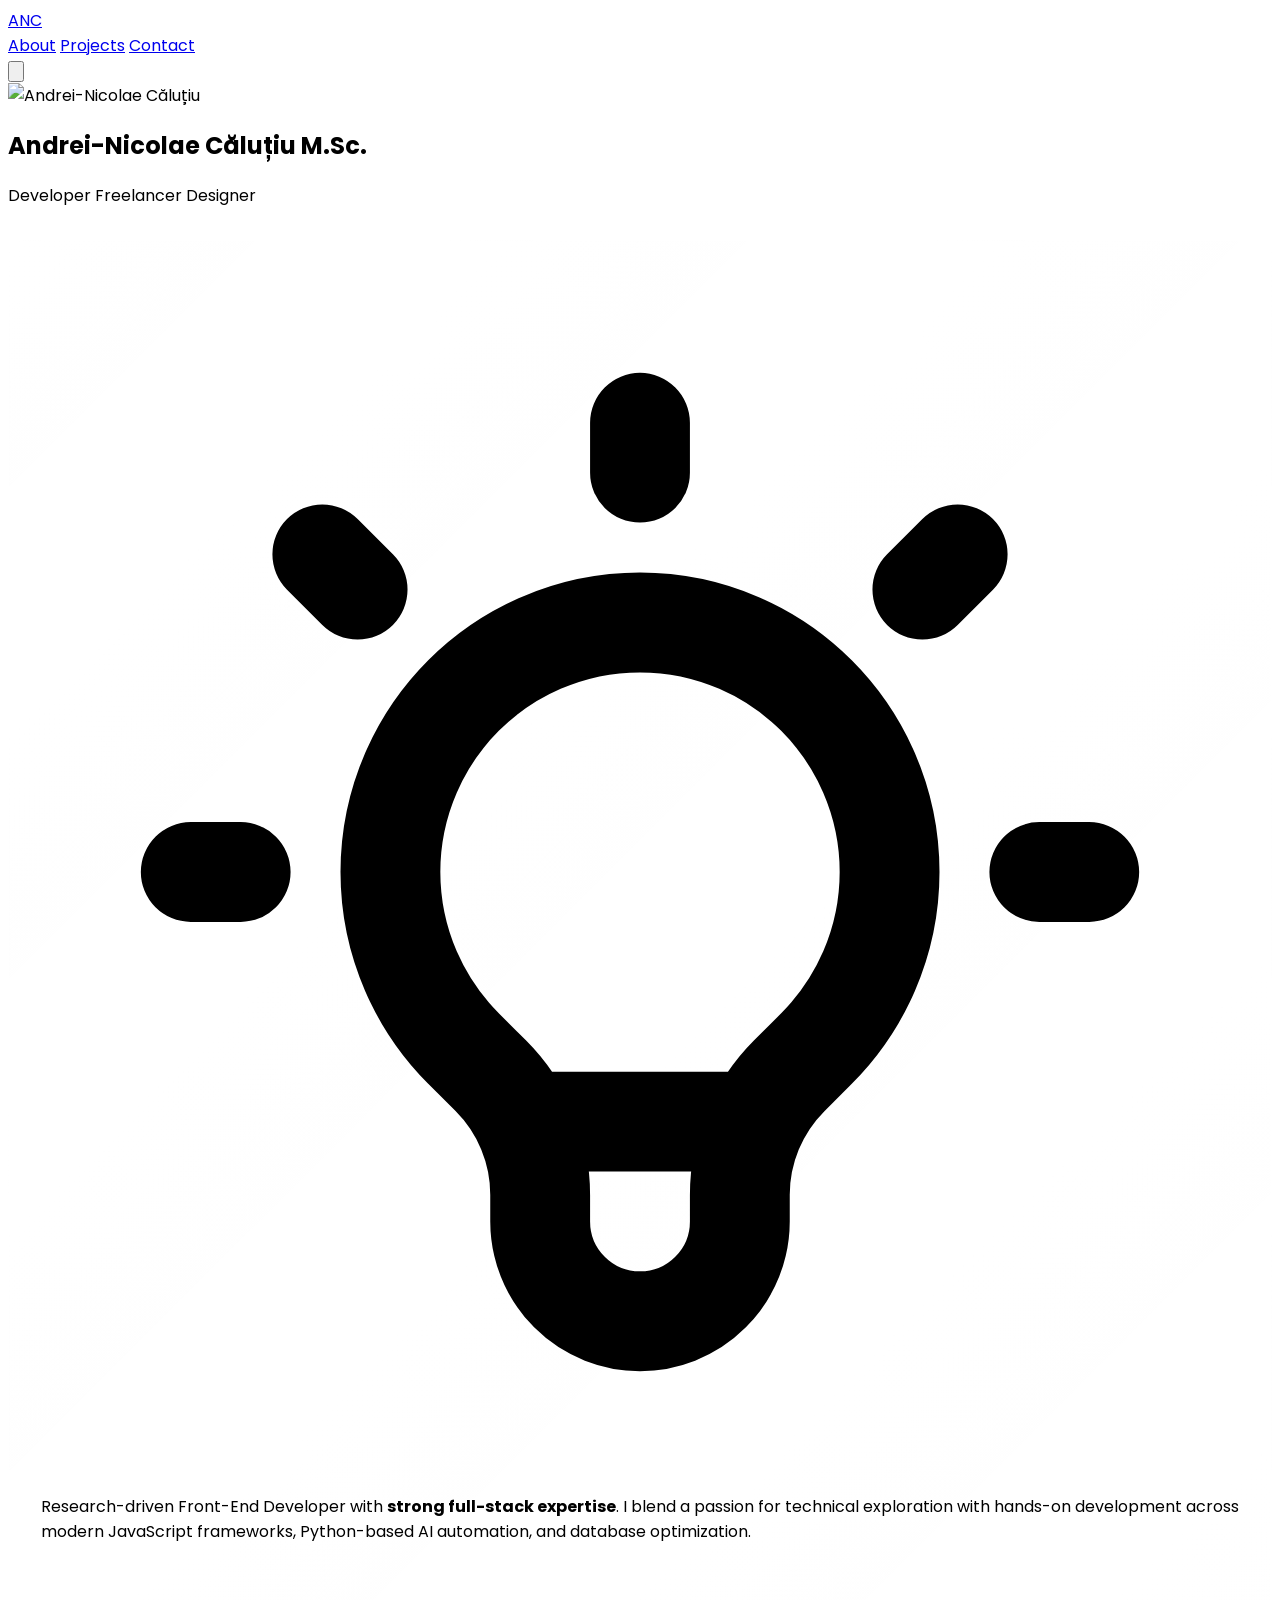
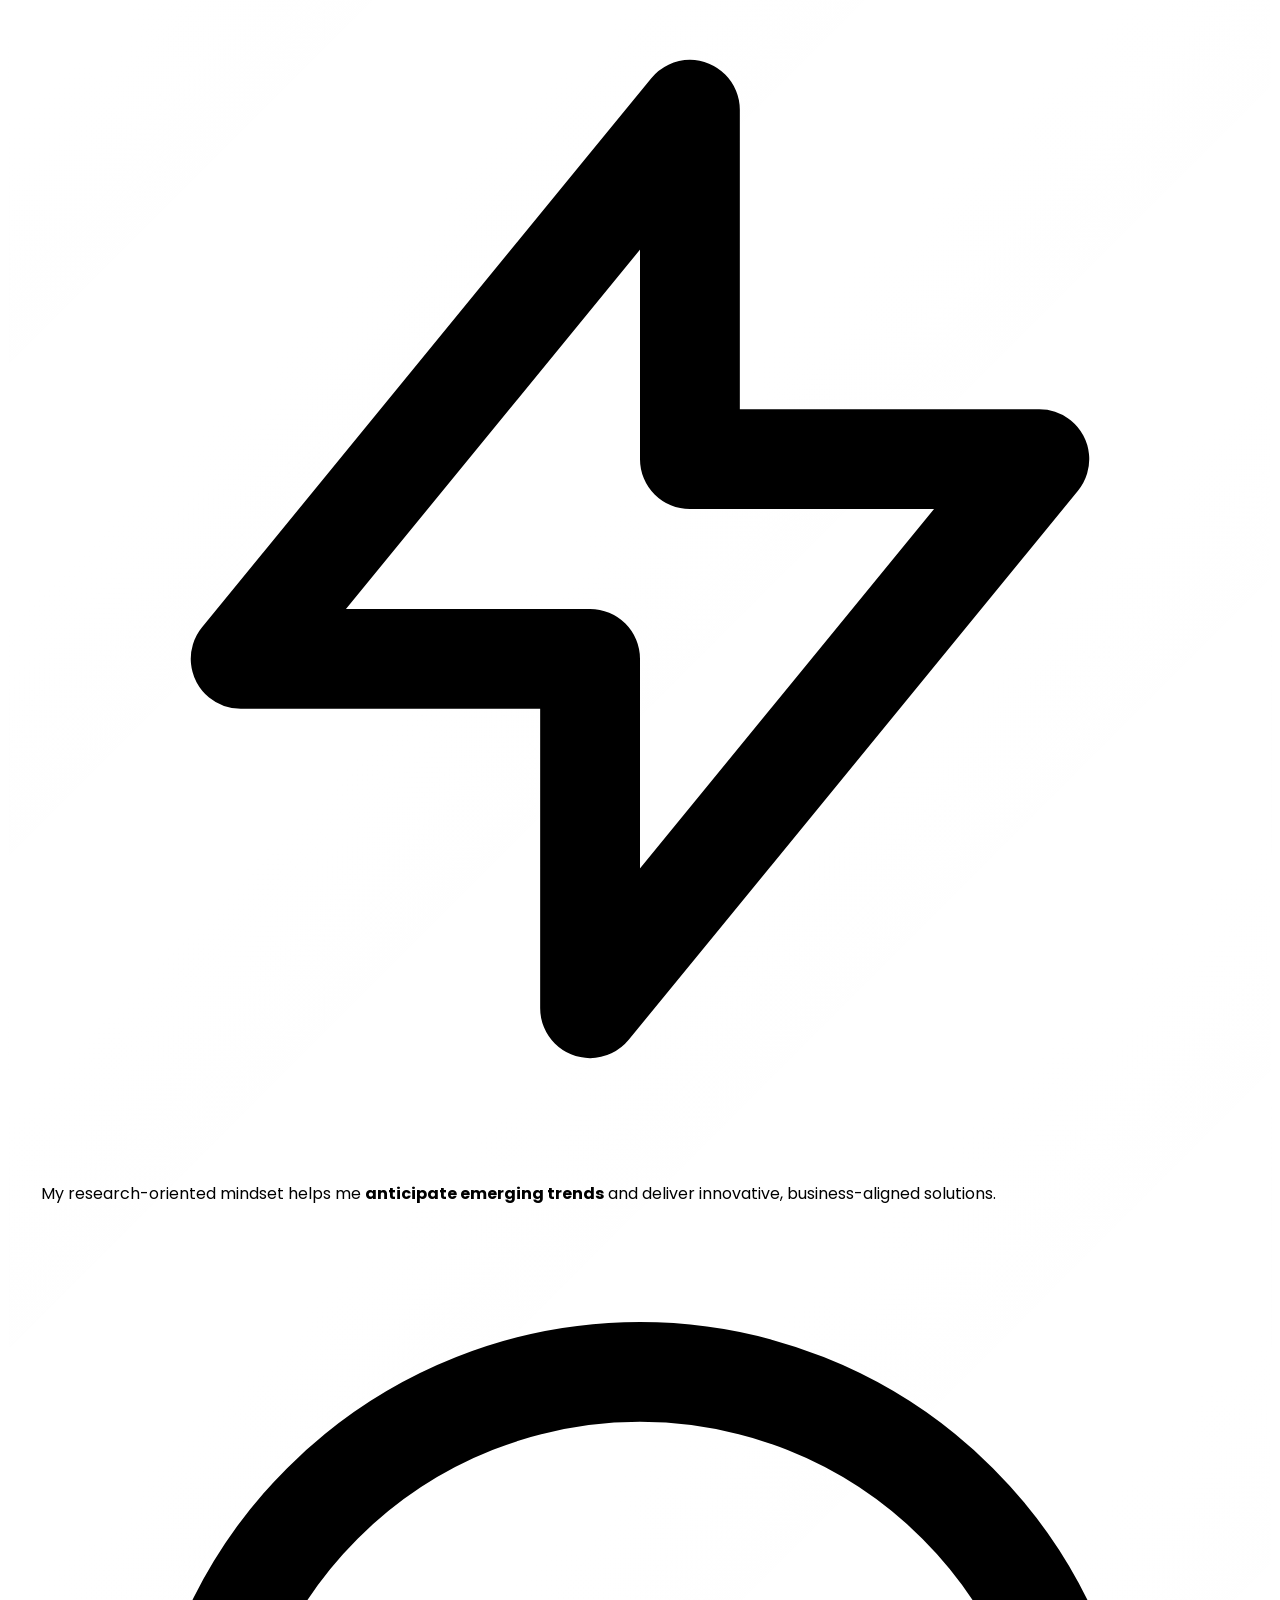
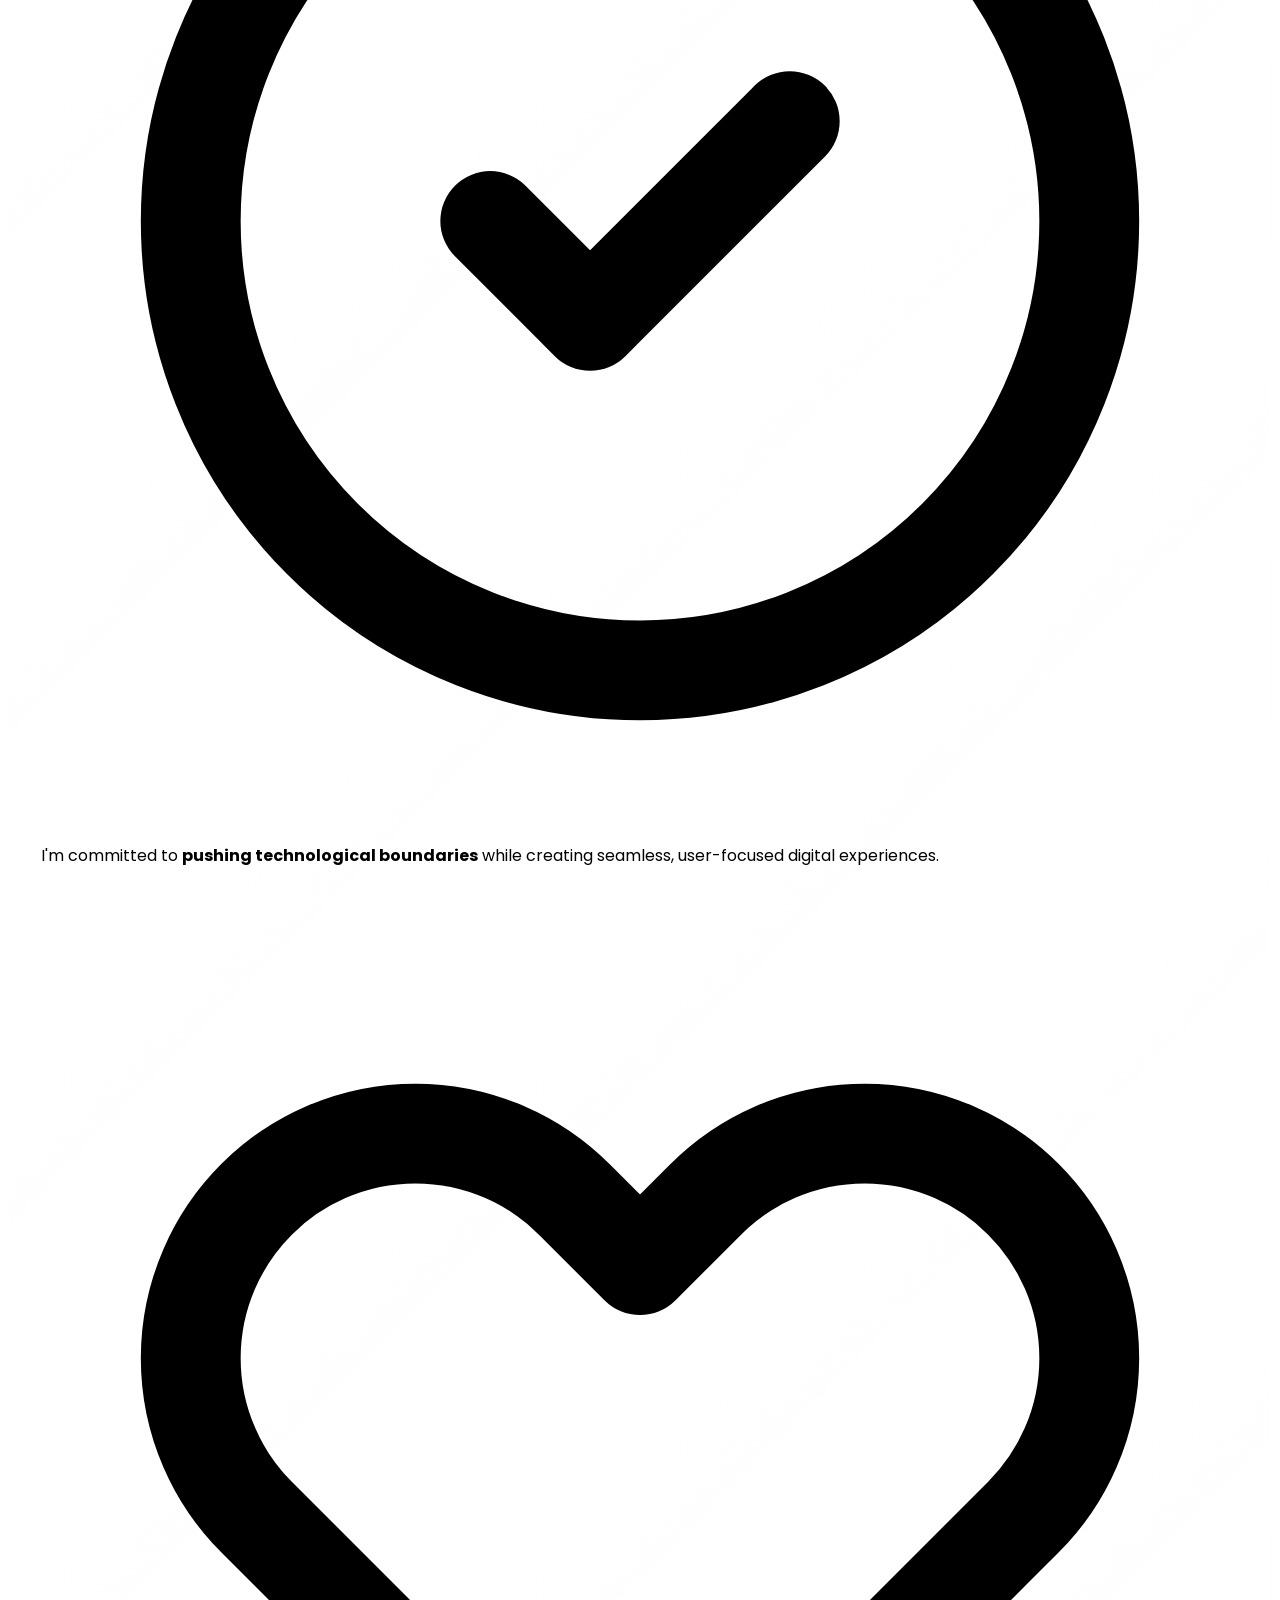
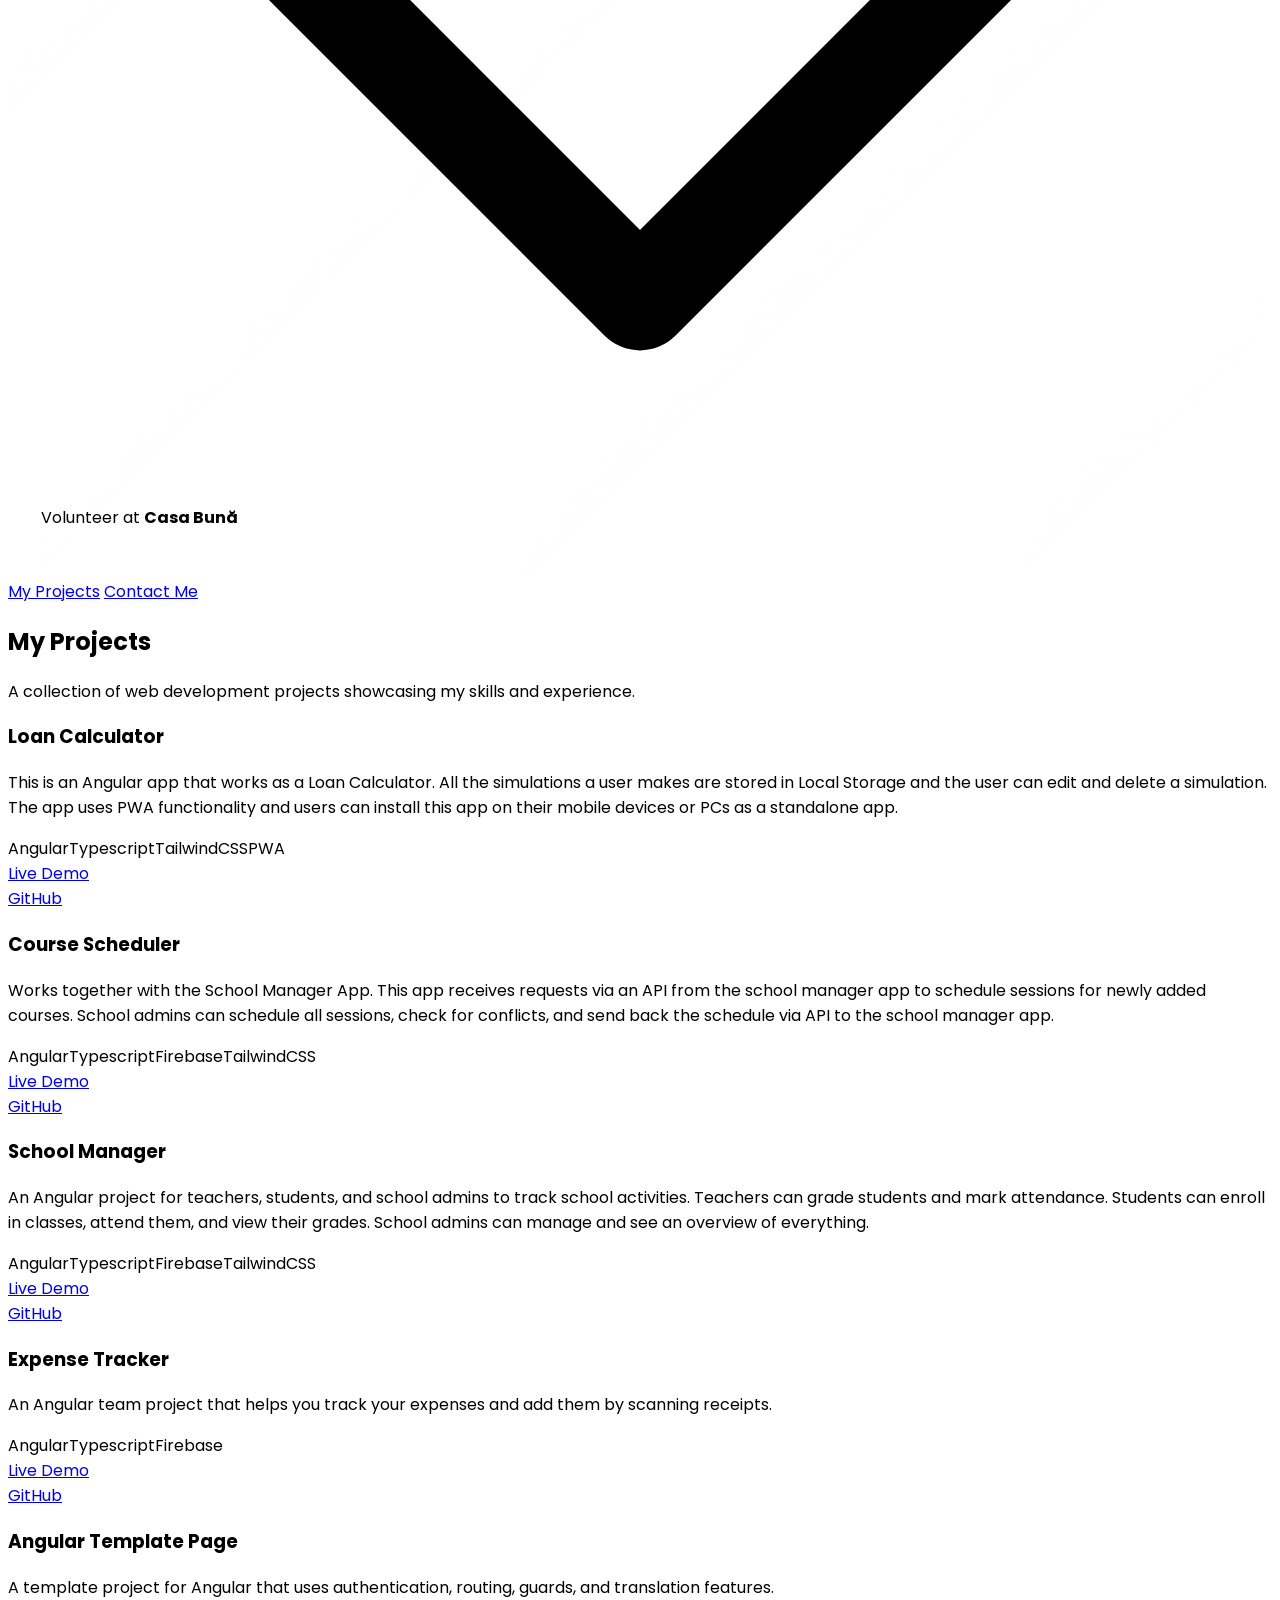
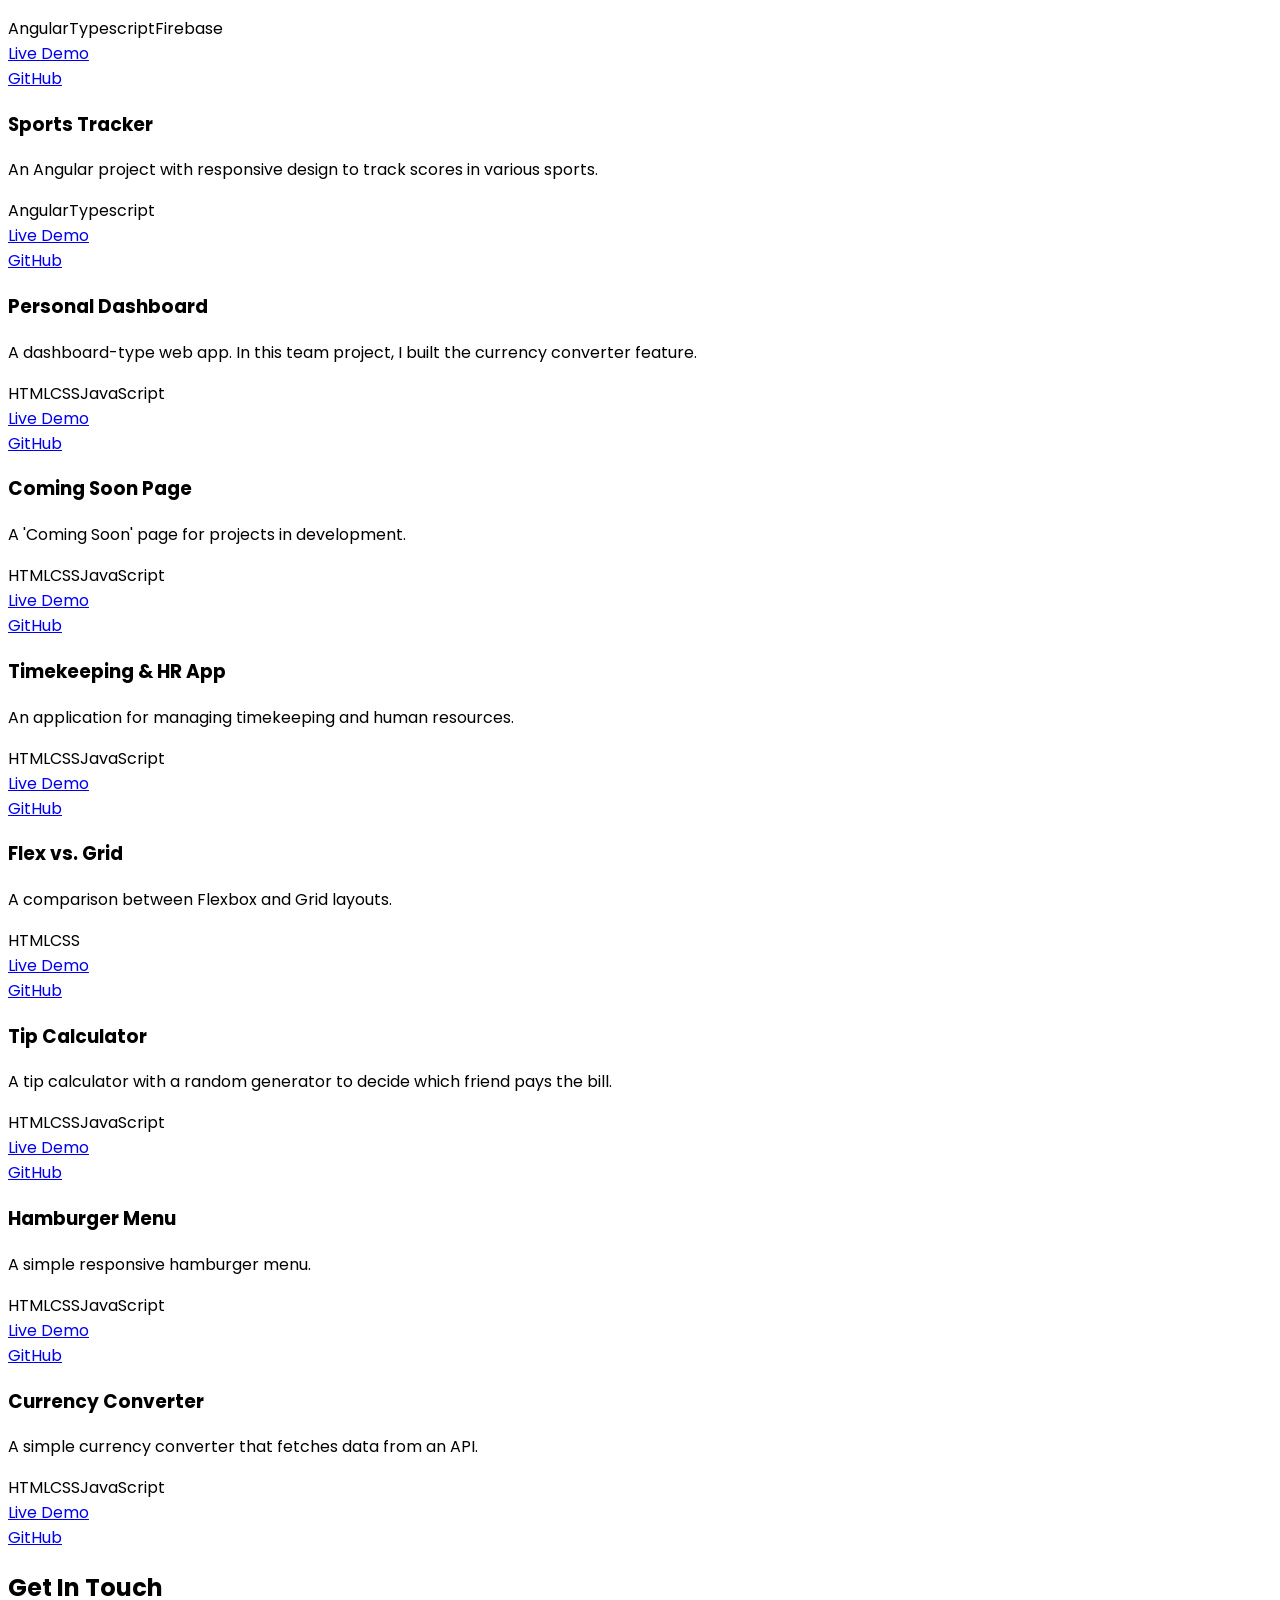
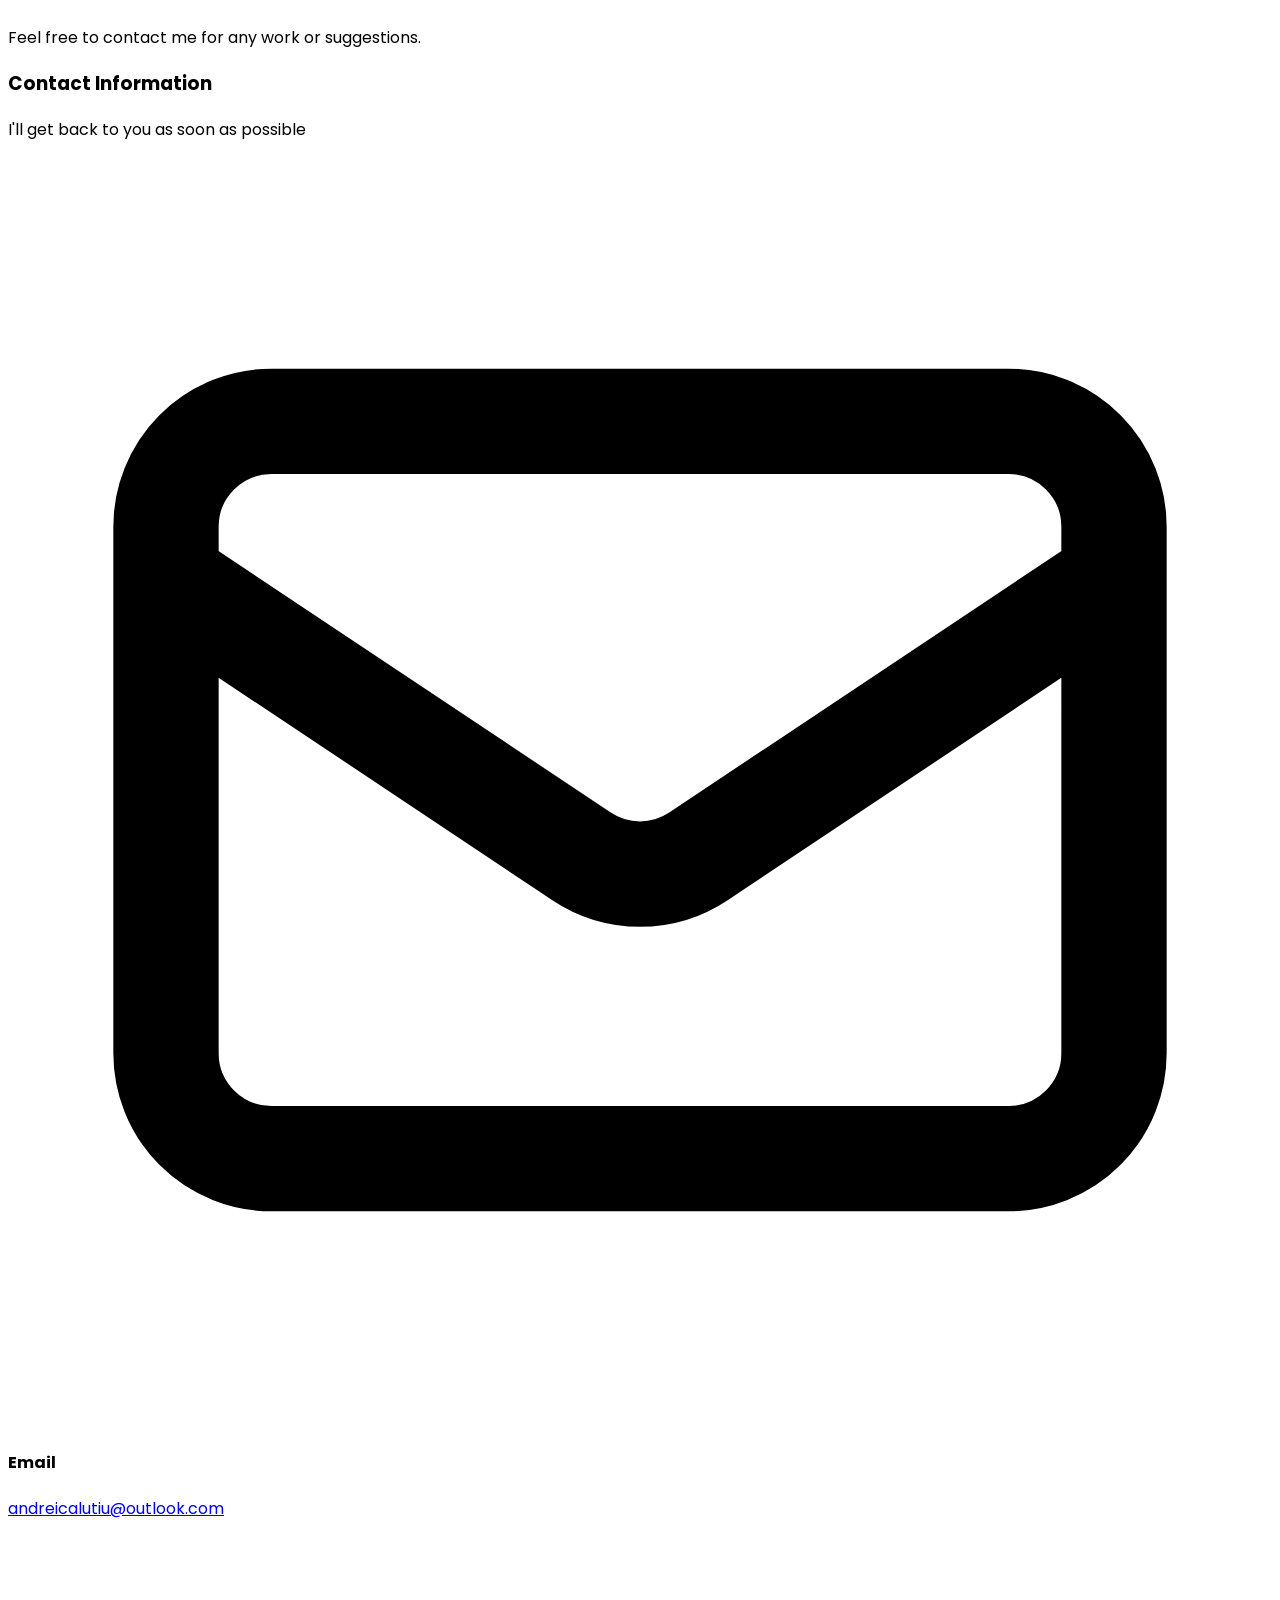
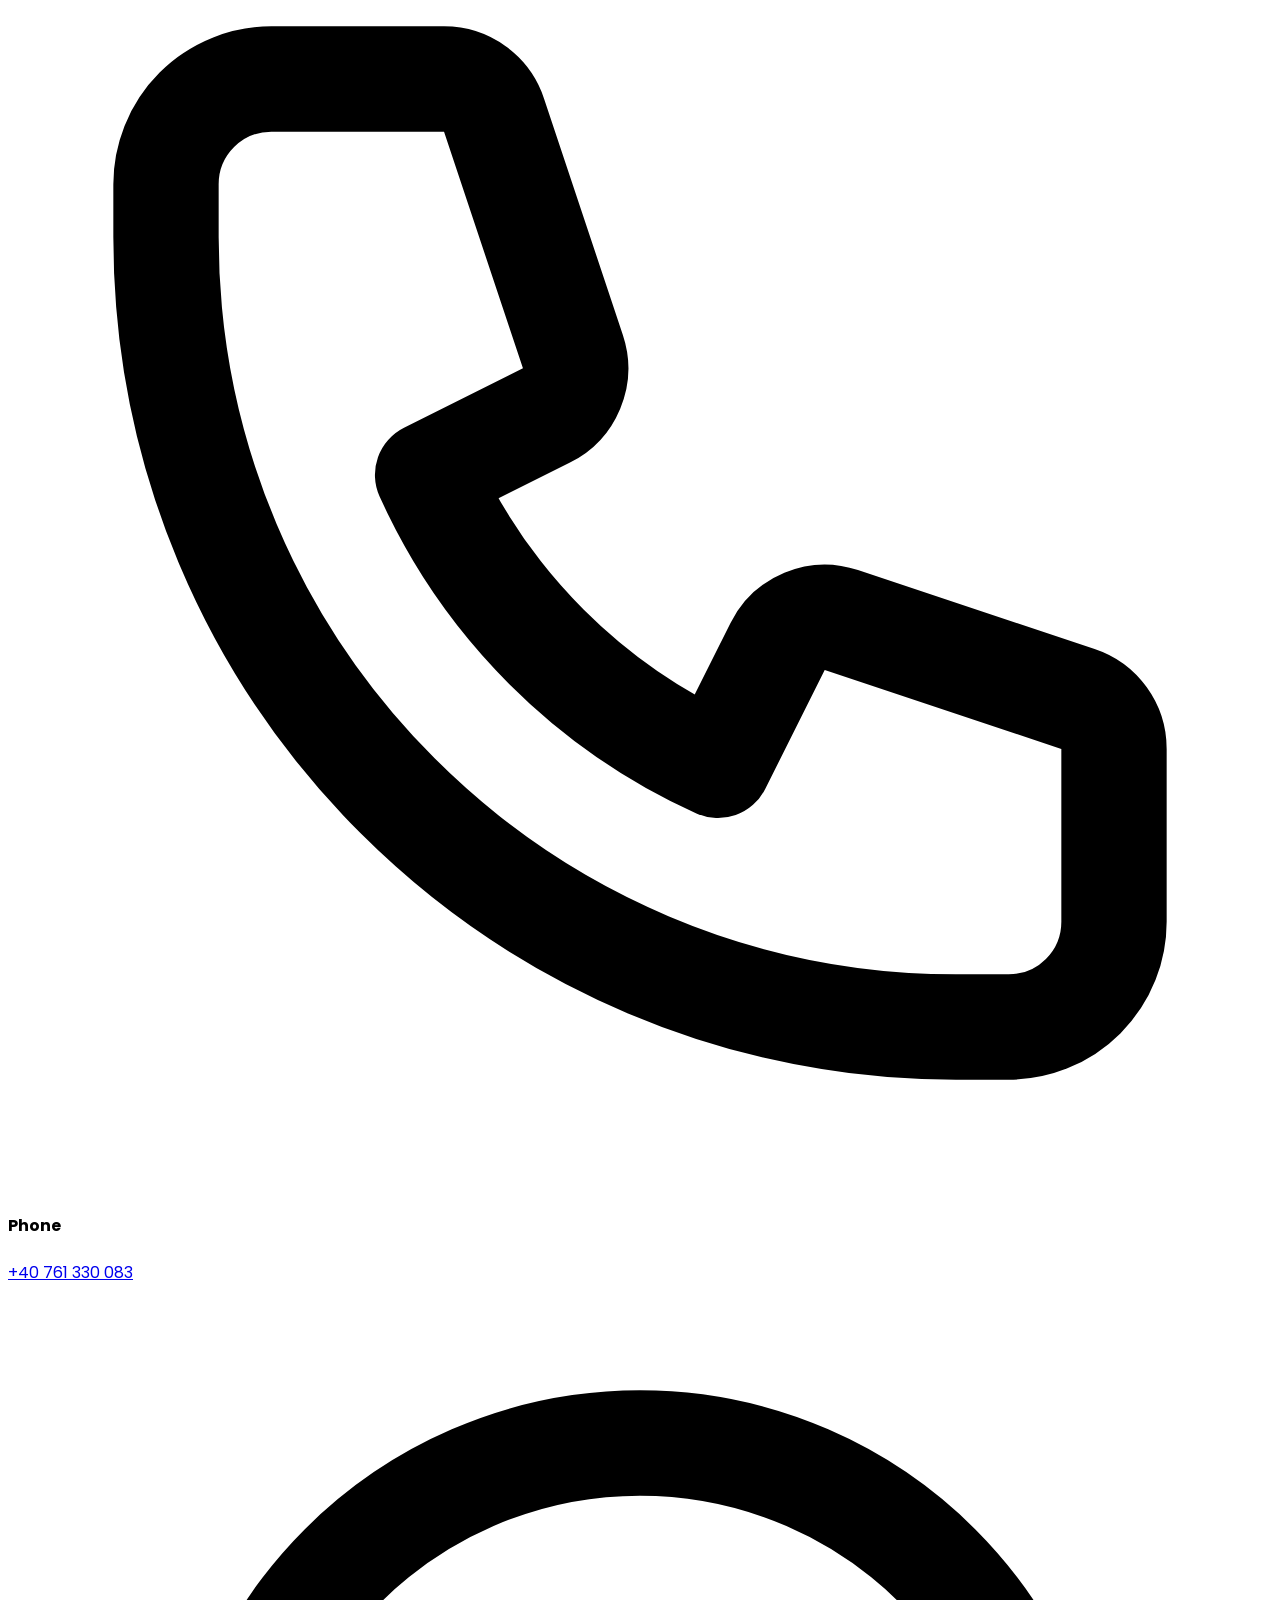
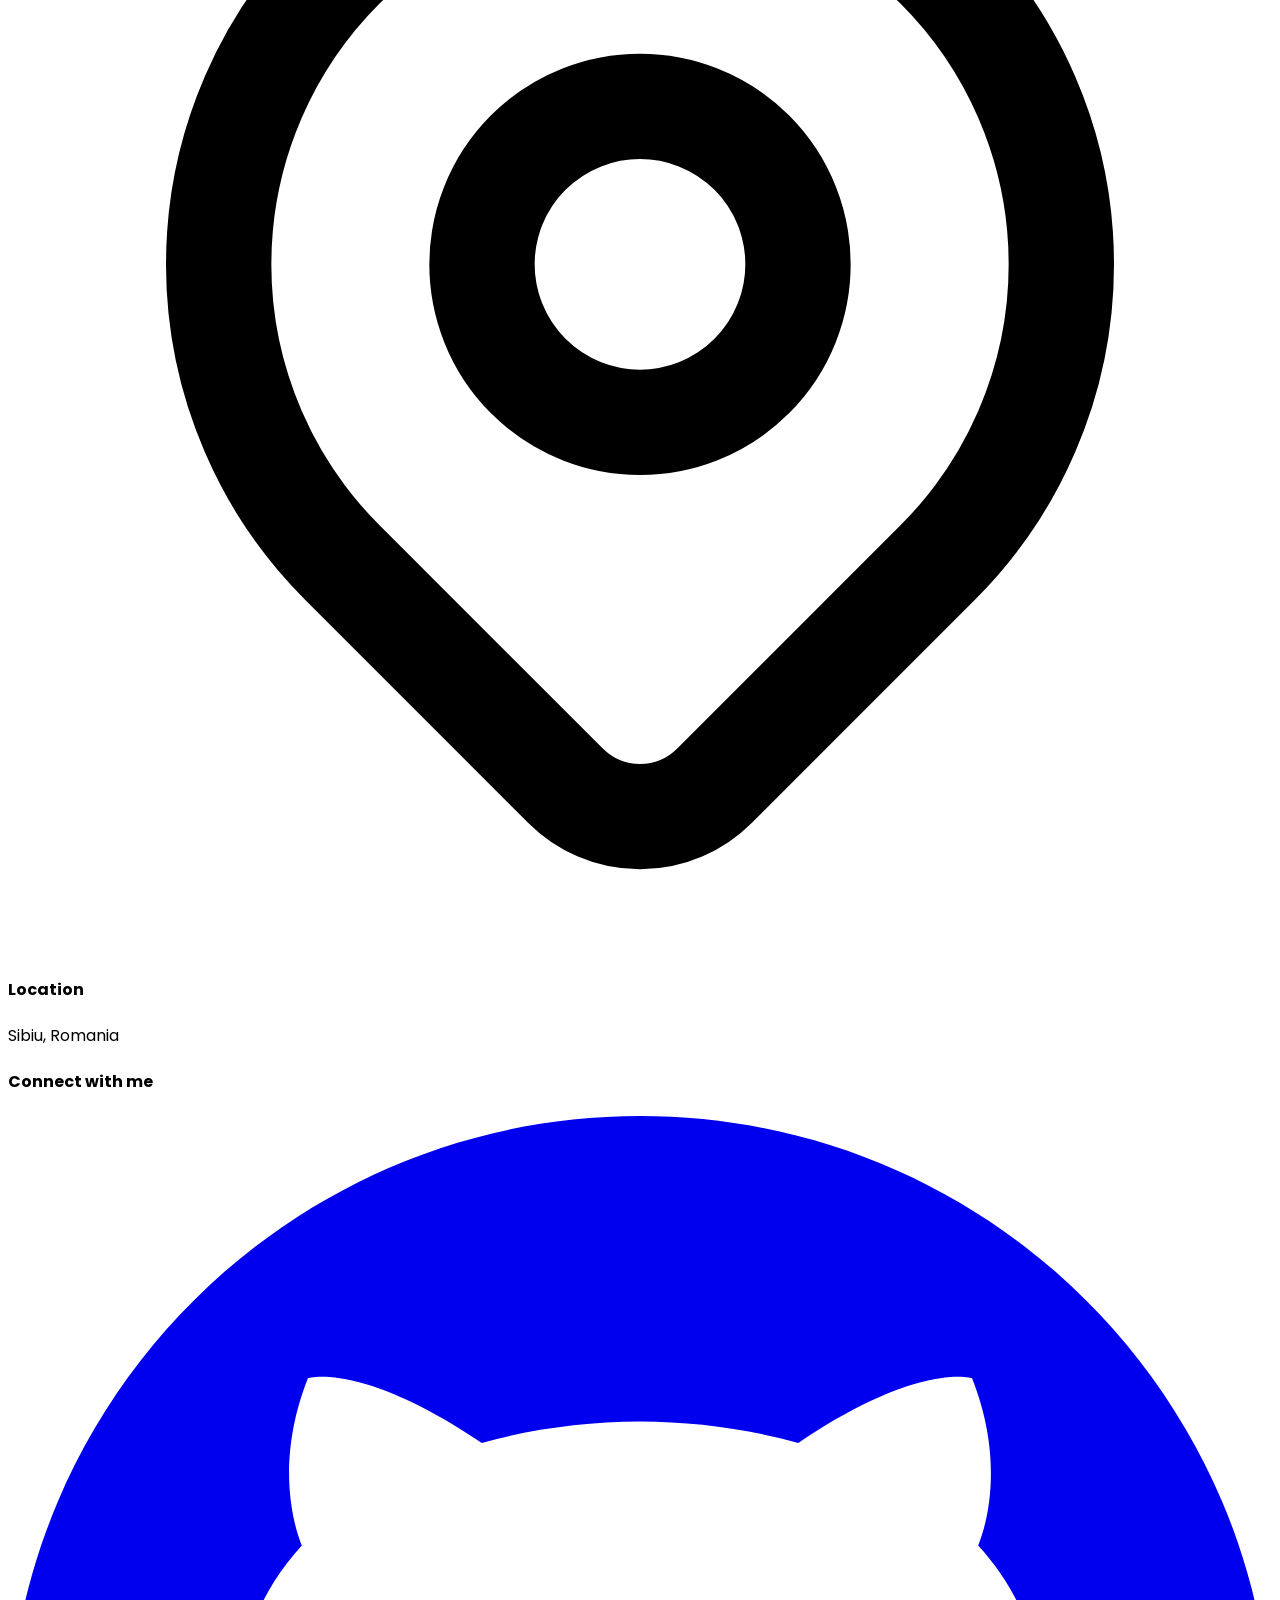
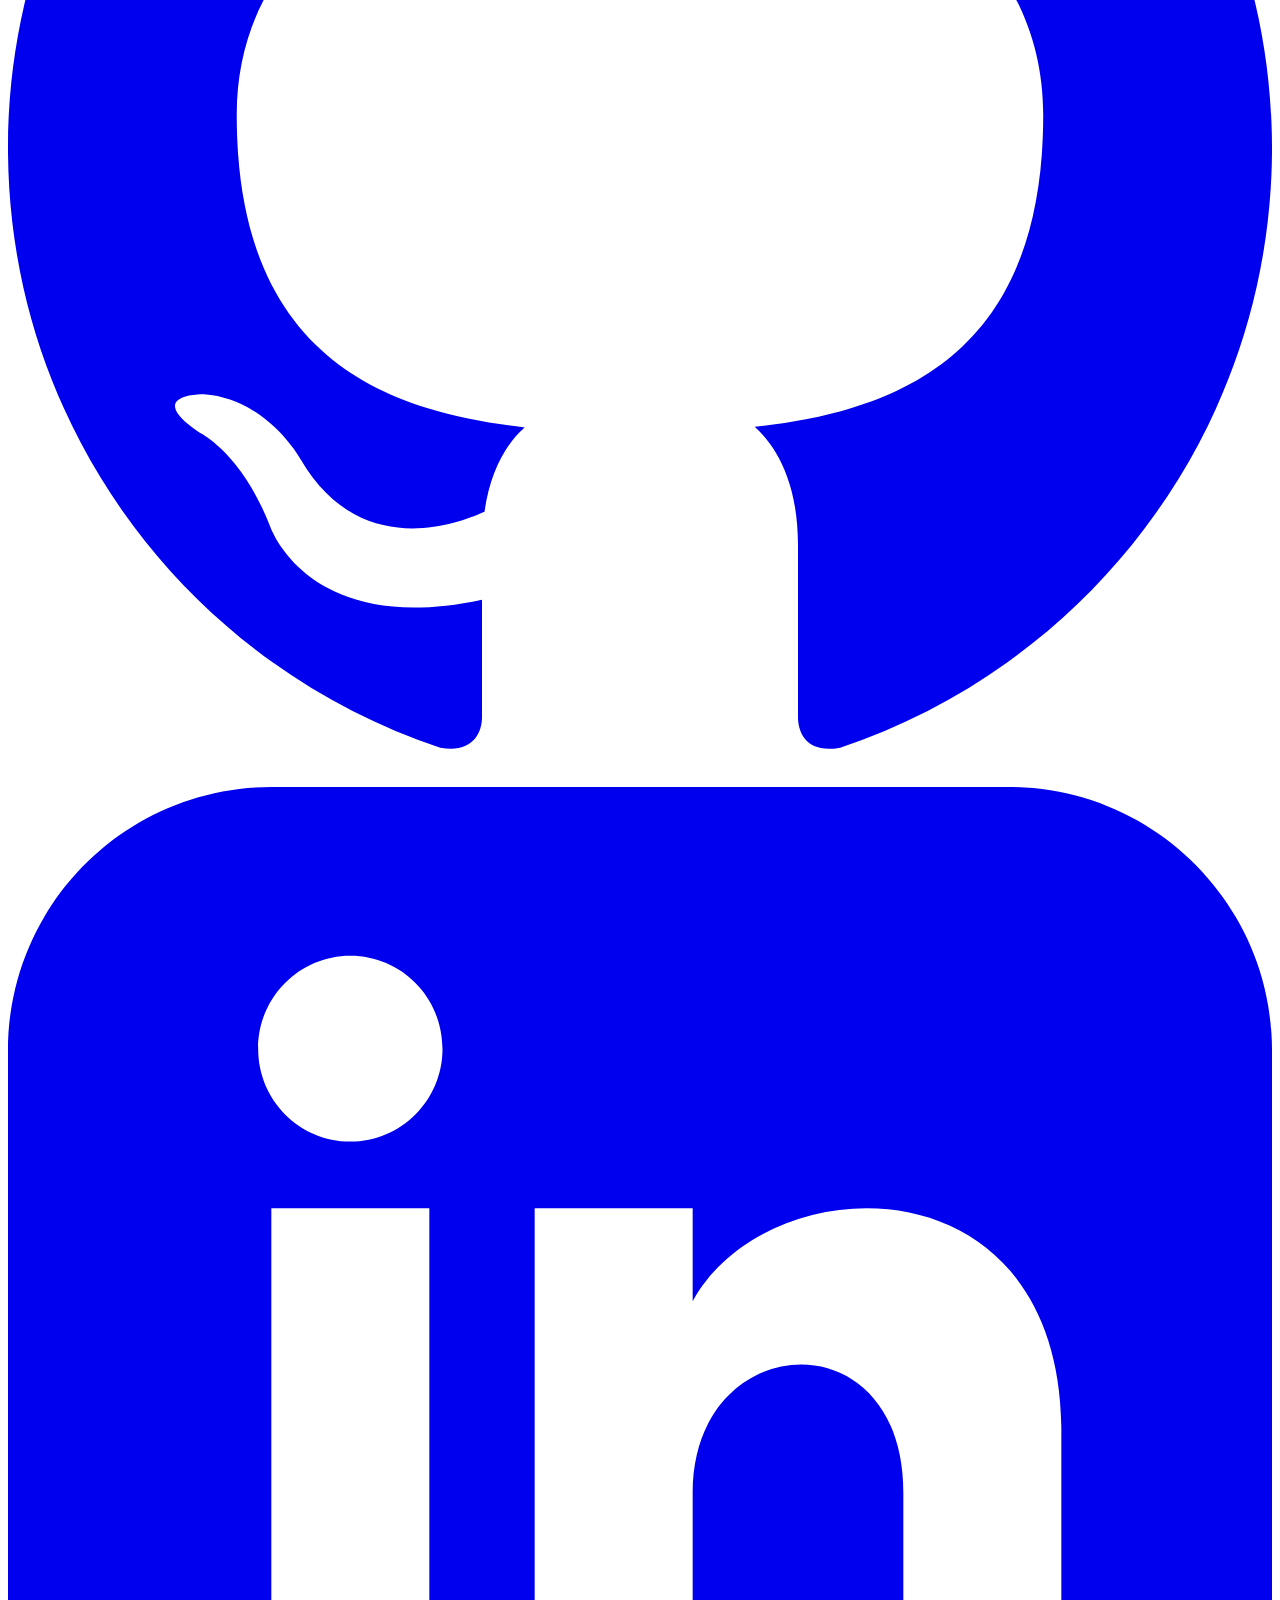
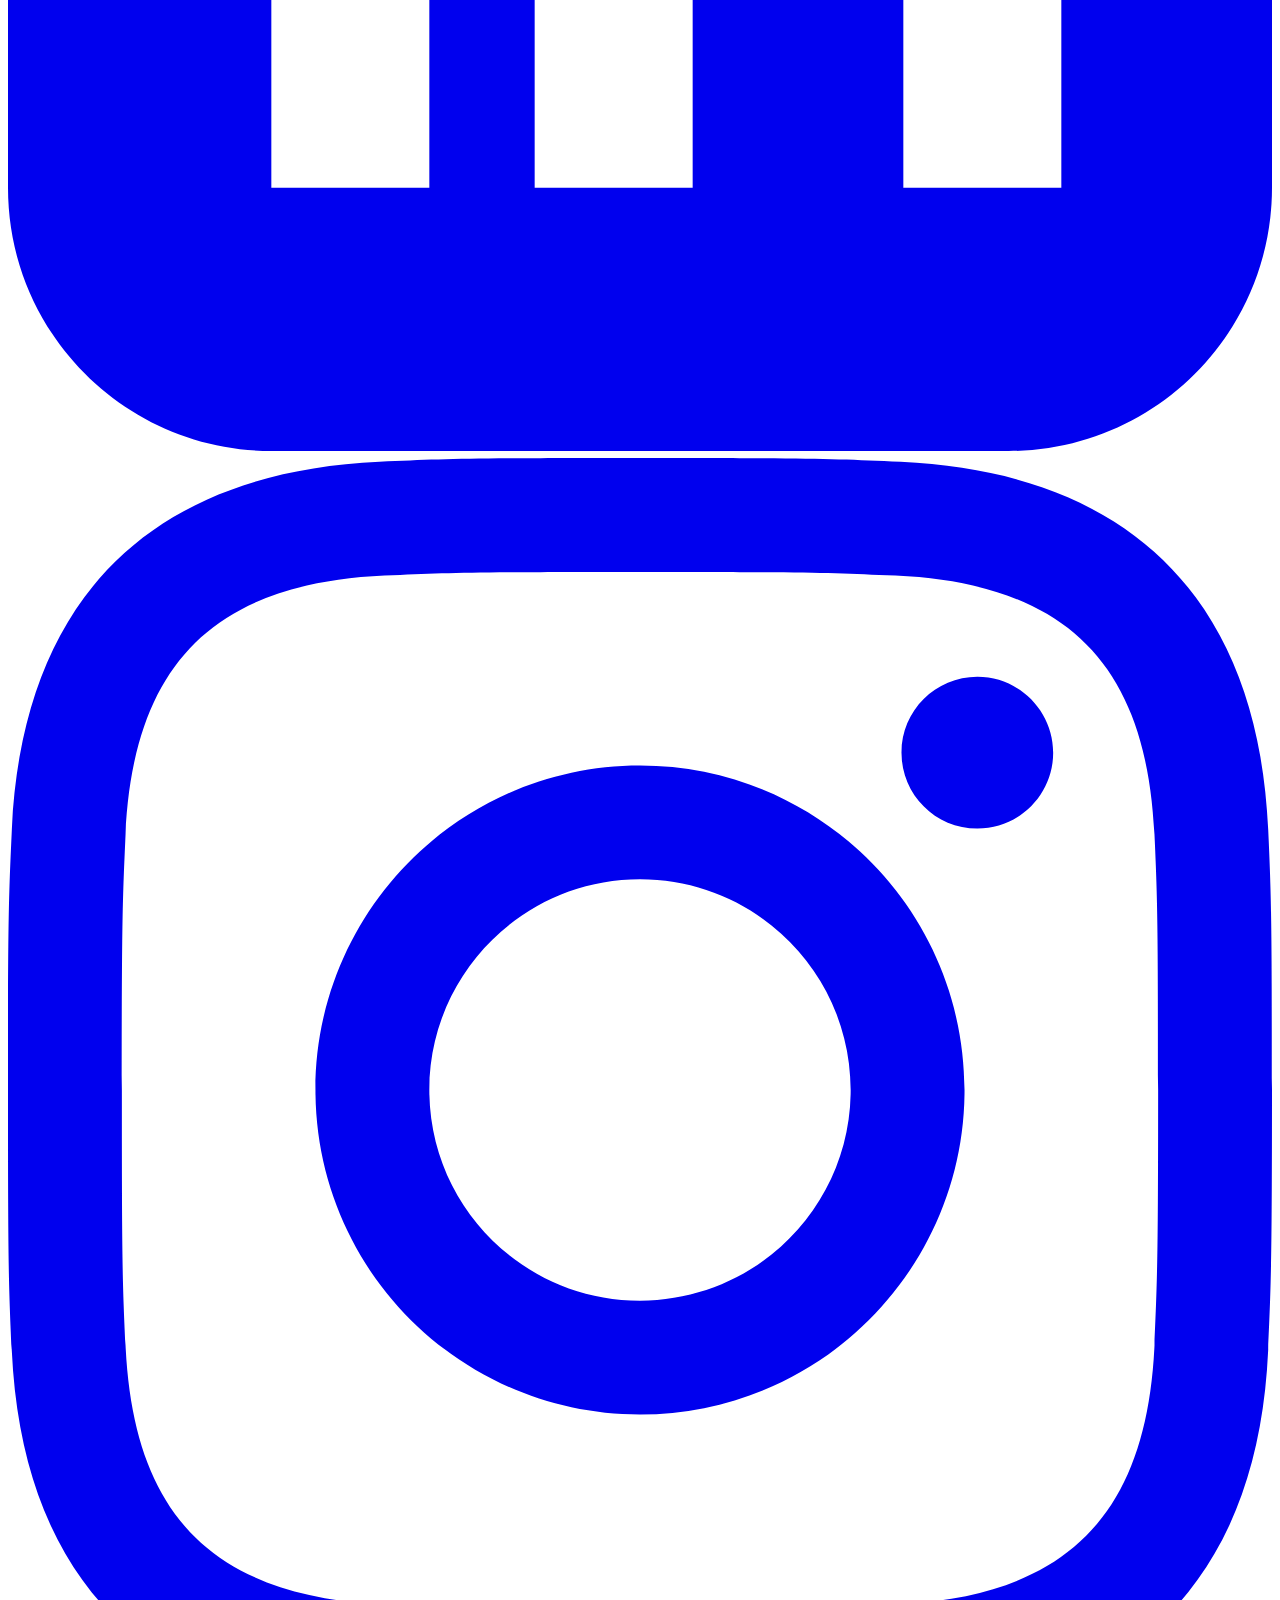
==== index.html @ bb7211cb "english updates" ====
<!DOCTYPE html>
<html lang="en">
    <head>
        <meta charset="UTF-8">
        <meta name="viewport" content="width=device-width, initial-scale=1.0">
        <meta http-equiv="X-UA-Compatible" content="IE=edge">
        <title>Andrei-Nicolae Căluțiu | Portfolio</title>
        <script src="https://cdn.tailwindcss.com"></script>
        <link rel="icon" href="/icon.png" sizes="32x32">
        <link rel="icon" href="/icon.png" type="image/svg+xml">
        <link
            href="https://fonts.googleapis.com/css2?family=Poppins:wght@300;400;500;600;700&display=swap"
            rel="stylesheet">
        <link href="/style.css" rel="stylesheet">
        <script src="script_before.js" type="text/javascript"></script>
    </head>

    <body class="bg-gray-50 text-gray-800 min-h-screen flex flex-col">
        <nav class="bg-white shadow-md py-4 px-6 sticky top-0 z-50">
            <div class="max-w-6xl mx-auto flex justify-between items-center">
                <a href="#" class="text-xl font-bold text-primary">ANC</a>
                <div class="hidden md:flex space-x-8">
                    <a href="#about"
                        class="hover:text-primary transition-colors">About</a>
                    <a href="#projects"
                        class="hover:text-primary transition-colors">Projects</a>
                    <a href="#contact"
                        class="hover:text-primary transition-colors">Contact</a>
                </div>
                <button class="md:hidden focus:outline-none">
                    <svg class="w-6 h-6" fill="none" stroke="currentColor"
                        viewBox="0 0 24 24">
                        <path stroke-linecap="round" stroke-linejoin="round"
                            stroke-width="2" d="M4 6h16M4 12h16M4 18h16"></path>
                    </svg>
                </button>
            </div>
        </nav>

        <section id="about"
            class="py-20 bg-gradient-to-r from-blue-500 to-teal-400 text-white">
            <div class="max-w-6xl mx-auto px-6">
                <div
                    class="flex flex-col md:flex-row items-center justify-between gap-10">
                    <div
                        class="w-64 h-64 rounded-lg overflow-hidden shadow-2xl ring-4 ring-white/30">
                        <img src="poza.jpg" alt="Andrei-Nicolae Căluțiu"
                            class="w-full h-full object-cover">
                    </div>
                    <div class="md:flex-1">
                        <h1
                            class="text-4xl md:text-5xl font-bold mb-4">Andrei-Nicolae
                            Căluțiu <span
                                class="text-gray-200 text-2xl">M.Sc.</span></h1>
                        <div class="flex flex-wrap gap-3 mb-6">
                            <span
                                class="skill-badge bg-white/20 px-4 py-2 rounded-full text-sm backdrop-blur-sm font-medium">Developer</span>
                            <span
                                class="skill-badge bg-white/20 px-4 py-2 rounded-full text-sm backdrop-blur-sm font-medium">Freelancer</span>
                            <span
                                class="skill-badge bg-white/20 px-4 py-2 rounded-full text-sm backdrop-blur-sm font-medium">Designer</span>
                        </div>

                        <div class="bio-highlight">
                            <div class="flex items-start gap-3 mb-4">
                                <div
                                    class="bg-white/20 p-2 rounded-lg backdrop-blur-sm">
                                    <svg class="w-5 h-5" fill="none"
                                        stroke="currentColor"
                                        viewBox="0 0 24 24">
                                        <path stroke-linecap="round"
                                            stroke-linejoin="round"
                                            stroke-width="2"
                                            d="M9.663 17h4.673M12 3v1m6.364 1.636l-.707.707M21 12h-1M4 12H3m3.343-5.657l-.707-.707m2.828 9.9a5 5 0 117.072 0l-.548.547A3.374 3.374 0 0014 18.469V19a2 2 0 11-4 0v-.531c0-.895-.356-1.754-.988-2.386l-.548-.547z"></path>
                                    </svg>
                                </div>
                                <div>
                                    <p class="text-lg leading-relaxed">
                                        Research-driven Front-End Developer with
                                        <strong>strong full-stack
                                            expertise</strong>. I blend a
                                        passion for technical exploration with
                                        hands-on development across <span
                                            class="font-semibold">modern
                                            JavaScript frameworks, Python-based
                                            AI automation, and database
                                            optimization</span>.
                                    </p>
                                </div>
                            </div>

                            <div class="flex items-start gap-3 mb-4">
                                <div
                                    class="bg-white/20 p-2 rounded-lg backdrop-blur-sm">
                                    <svg class="w-5 h-5" fill="none"
                                        stroke="currentColor"
                                        viewBox="0 0 24 24">
                                        <path stroke-linecap="round"
                                            stroke-linejoin="round"
                                            stroke-width="2"
                                            d="M13 10V3L4 14h7v7l9-11h-7z"></path>
                                    </svg>
                                </div>
                                <div>
                                    <p class="text-lg leading-relaxed">
                                        My research-oriented mindset helps me
                                        <strong>anticipate emerging
                                            trends</strong> and deliver
                                        innovative, business-aligned solutions.
                                    </p>
                                </div>
                            </div>

                            <div class="flex items-start gap-3 mb-4">
                                <div
                                    class="bg-white/20 p-2 rounded-lg backdrop-blur-sm">
                                    <svg class="w-5 h-5" fill="none"
                                        stroke="currentColor"
                                        viewBox="0 0 24 24">
                                        <path stroke-linecap="round"
                                            stroke-linejoin="round"
                                            stroke-width="2"
                                            d="M9 12l2 2 4-4m6 2a9 9 0 11-18 0 9 9 0 0118 0z"></path>
                                    </svg>
                                </div>
                                <div>
                                    <p class="text-lg leading-relaxed">
                                        I'm committed to <strong>pushing
                                            technological boundaries</strong>
                                        while creating seamless, user-focused
                                        digital experiences.
                                    </p>
                                </div>
                            </div>

                            <div
                                class="flex items-start gap-3 pt-4 border-t border-white/20">
                                <div
                                    class="bg-white/20 p-2 rounded-lg backdrop-blur-sm">
                                    <svg class="w-5 h-5" fill="none"
                                        stroke="currentColor"
                                        viewBox="0 0 24 24">
                                        <path stroke-linecap="round"
                                            stroke-linejoin="round"
                                            stroke-width="2"
                                            d="M4.318 6.318a4.5 4.5 0 000 6.364L12 20.364l7.682-7.682a4.5 4.5 0 00-6.364-6.364L12 7.636l-1.318-1.318a4.5 4.5 0 00-6.364 0z"></path>
                                    </svg>
                                </div>
                                <div>
                                    <p class="text-base italic">Volunteer at
                                        <strong>Casa Bună</strong></p>
                                </div>
                            </div>
                        </div>

                        <div class="flex space-x-4 mt-6">
                            <a href="#projects"
                                class="bg-white text-blue-600 px-6 py-3 rounded-lg font-medium hover:bg-gray-100 transition-colors shadow-lg">My
                                Projects</a>
                            <a href="#contact"
                                class="bg-transparent border-2 border-white px-6 py-3 rounded-lg font-medium hover:bg-white/10 transition-colors">Contact
                                Me</a>
                        </div>
                    </div>
                </div>
            </div>
        </section>

        <section id="projects" class="py-20">
            <div class="max-w-6xl mx-auto px-6">
                <h2 class="text-3xl font-bold text-center mb-4">My Projects</h2>
                <p class="text-gray-600 text-center max-w-2xl mx-auto mb-12">A
                    collection of web development projects showcasing my skills
                    and experience.</p>

                <div id="projects-container"
                    class="grid grid-cols-1 md:grid-cols-2 lg:grid-cols-3 gap-8">
                </div>
            </div>
        </section>

        <section id="contact" class="py-20 bg-gray-100">
            <div class="max-w-6xl mx-auto px-6">
                <h2 class="text-3xl font-bold text-center mb-4">Get In
                    Touch</h2>
                <p
                    class="text-gray-600 text-center max-w-2xl mx-auto mb-12">Feel
                    free to contact me for any work or suggestions.</p>

                <div
                    class="max-w-lg mx-auto bg-white rounded-2xl shadow-xl overflow-hidden">
                    <div
                        class="bg-gradient-to-r from-blue-600 to-blue-400 p-6 text-white">
                        <h3 class="text-2xl font-semibold">Contact
                            Information</h3>
                        <p class="text-blue-100 mt-2">I'll get back to you as
                            soon as possible</p>
                    </div>

                    <div class="p-8">
                        <div class="space-y-6">
                            <div class="flex items-start">
                                <div
                                    class="flex-shrink-0 bg-blue-500 p-3 rounded-lg">
                                    <svg class="w-5 h-5 text-white" fill="none"
                                        stroke="currentColor"
                                        viewBox="0 0 24 24">
                                        <path stroke-linecap="round"
                                            stroke-linejoin="round"
                                            stroke-width="2"
                                            d="M3 8l7.89 5.26a2 2 0 002.22 0L21 8M5 19h14a2 2 0 002-2V7a2 2 0 00-2-2H5a2 2 0 00-2 2v10a2 2 0 002 2z"></path>
                                    </svg>
                                </div>
                                <div class="ml-4">
                                    <h4
                                        class="text-gray-600 font-semibold">Email</h4>
                                    <a href="mailto:andreicalutiu@outlook.com"
                                        class="text-blue-600 hover:text-blue-800 transition-colors">andreicalutiu@outlook.com</a>
                                </div>
                            </div>

                            <div class="flex items-start">
                                <div
                                    class="flex-shrink-0 bg-blue-500 p-3 rounded-lg">
                                    <svg class="w-5 h-5 text-white" fill="none"
                                        stroke="currentColor"
                                        viewBox="0 0 24 24">
                                        <path stroke-linecap="round"
                                            stroke-linejoin="round"
                                            stroke-width="2"
                                            d="M3 5a2 2 0 012-2h3.28a1 1 0 01.948.684l1.498 4.493a1 1 0 01-.502 1.21l-2.257 1.13a11.042 11.042 0 005.516 5.516l1.13-2.257a1 1 0 011.21-.502l4.493 1.498a1 1 0 01.684.949V19a2 2 0 01-2 2h-1C9.716 21 3 14.284 3 6V5z"></path>
                                    </svg>
                                </div>
                                <div class="ml-4">
                                    <h4
                                        class="text-gray-600 font-semibold">Phone</h4>
                                    <a href="tel:+40761330083"
                                        class="text-blue-600 hover:text-blue-800 transition-colors">+40
                                        761 330 083</a>
                                </div>
                            </div>

                            <div class="flex items-start">
                                <div
                                    class="flex-shrink-0 bg-blue-500 p-3 rounded-lg">
                                    <svg class="w-5 h-5 text-white" fill="none"
                                        stroke="currentColor"
                                        viewBox="0 0 24 24">
                                        <path stroke-linecap="round"
                                            stroke-linejoin="round"
                                            stroke-width="2"
                                            d="M17.657 16.657L13.414 20.9a1.998 1.998 0 01-2.827 0l-4.244-4.243a8 8 0 1111.314 0z"></path>
                                        <path stroke-linecap="round"
                                            stroke-linejoin="round"
                                            stroke-width="2"
                                            d="M15 11a3 3 0 11-6 0 3 3 0 016 0z"></path>
                                    </svg>
                                </div>
                                <div class="ml-4">
                                    <h4
                                        class="text-gray-600 font-semibold">Location</h4>
                                    <p class="text-gray-600">Sibiu, Romania</p>
                                </div>
                            </div>
                        </div>

                        <div class="mt-8 border-t pt-8">
                            <h4 class="text-gray-600 font-semibold mb-4">Connect
                                with me</h4>
                            <div class="flex space-x-4">
                                <a href="https://github.com/andricolae"
                                    class="bg-blue-100 hover:bg-blue-200 text-blue-800 p-3 rounded-full transition-colors">
                                    <svg class="w-5 h-5" fill="currentColor"
                                        viewBox="0 0 24 24">
                                        <path
                                            d="M12 0c-6.626 0-12 5.373-12 12 0 5.302 3.438 9.8 8.207 11.387.599.111.793-.261.793-.577v-2.234c-3.338.726-4.033-1.416-4.033-1.416-.546-1.387-1.333-1.756-1.333-1.756-1.089-.745.083-.729.083-.729 1.205.084 1.839 1.237 1.839 1.237 1.07 1.834 2.807 1.304 3.492.997.107-.775.418-1.305.762-1.604-2.665-.305-5.467-1.334-5.467-5.931 0-1.311.469-2.381 1.236-3.221-.124-.303-.535-1.524.117-3.176 0 0 1.008-.322 3.301 1.23.957-.266 1.983-.399 3.003-.404 1.02.005 2.047.138 3.006.404 2.291-1.552 3.297-1.23 3.297-1.23.653 1.653.242 2.874.118 3.176.77.84 1.235 1.911 1.235 3.221 0 4.609-2.807 5.624-5.479 5.921.43.372.823 1.102.823 2.222v3.293c0 .319.192.694.801.576 4.765-1.589 8.199-6.086 8.199-11.386 0-6.627-5.373-12-12-12z" />
                                    </svg>
                                </a>
                                <a
                                    href="https://www.linkedin.com/in/andreinicolae-c/"
                                    class="bg-blue-100 hover:bg-blue-200 text-blue-800 p-3 rounded-full transition-colors">
                                    <svg class="w-5 h-5" fill="currentColor"
                                        viewBox="0 0 24 24">
                                        <path
                                            d="M19 0h-14c-2.761 0-5 2.239-5 5v14c0 2.761 2.239 5 5 5h14c2.762 0 5-2.239 5-5v-14c0-2.761-2.238-5-5-5zm-11 19h-3v-11h3v11zm-1.5-12.268c-.966 0-1.75-.79-1.75-1.764s.784-1.764 1.75-1.764 1.75.79 1.75 1.764-.783 1.764-1.75 1.764zm13.5 12.268h-3v-5.604c0-3.368-4-3.113-4 0v5.604h-3v-11h3v1.765c1.396-2.586 7-2.777 7 2.476v6.759z" />
                                    </svg>
                                </a>
                                <a href="https://www.instagram.com/andricolae/"
                                    class="bg-blue-100 hover:bg-blue-200 text-blue-800 p-3 rounded-full transition-colors">
                                    <svg class="w-5 h-5" fill="currentColor"
                                        viewBox="0 0 24 24">
                                        <path
                                            d="M12 2.163c3.204 0 3.584.012 4.85.07 3.252.148 4.771 1.691 4.919 4.919.058 1.265.069 1.645.069 4.849 0 3.205-.012 3.584-.069 4.849-.149 3.225-1.664 4.771-4.919 4.919-1.266.058-1.644.07-4.85.07-3.204 0-3.584-.012-4.849-.07-3.26-.149-4.771-1.699-4.919-4.92-.058-1.265-.07-1.644-.07-4.849 0-3.204.013-3.583.07-4.849.149-3.227 1.664-4.771 4.919-4.919 1.266-.057 1.645-.069 4.849-.069zm0-2.163c-3.259 0-3.667.014-4.947.072-4.358.2-6.78 2.618-6.98 6.98-.059 1.281-.073 1.689-.073 4.948 0 3.259.014 3.668.072 4.948.2 4.358 2.618 6.78 6.98 6.98 1.281.058 1.689.072 4.948.072 3.259 0 3.668-.014 4.948-.072 4.354-.2 6.782-2.618 6.979-6.98.059-1.28.073-1.689.073-4.948 0-3.259-.014-3.667-.072-4.947-.196-4.354-2.617-6.78-6.979-6.98-1.281-.059-1.69-.073-4.949-.073zm0 5.838c-3.403 0-6.162 2.759-6.162 6.162s2.759 6.163 6.162 6.163 6.162-2.759 6.162-6.163c0-3.403-2.759-6.162-6.162-6.162zm0 10.162c-2.209 0-4-1.79-4-4 0-2.209 1.791-4 4-4s4 1.791 4 4c0 2.21-1.791 4-4 4zm6.406-11.845c-.796 0-1.441.645-1.441 1.44s.645 1.44 1.441 1.44c.795 0 1.439-.645 1.439-1.44s-.644-1.44-1.439-1.44z" />
                                    </svg>
                                </a>
                            </div>
                        </div>
                    </div>
                </div>
            </div>
        </section>

        <footer class="bg-gray-900 text-white py-10">
            <div class="max-w-6xl mx-auto px-6">
                <div
                    class="flex flex-col md:flex-row justify-between items-center">
                    <div class="mb-6 md:mb-0">
                        <h3 class="text-xl font-bold mb-2">Andrei-Nicolae
                            Căluțiu</h3>
                    </div>
                    <div class="flex space-x-6">
                        <p class="text-gray-400">Developer, Freelancer,
                            Designer</p>
                    </div>
                </div>
                <div
                    class="border-t border-gray-800 mt-8 pt-8 text-center text-gray-400">
                    <p>&copy; 2025. All rights reserved.</p>
                </div>
            </div>
        </footer>

        <script src="script_after.js" type="text/javascript"></script>

    </body>
</html>
---- style.css ----
body {
    font-family: 'Poppins', sans-serif;
}

.project-card {
    transition: transform 0.3s ease, box-shadow 0.3s ease;
}

.project-card:hover {
    transform: translateY(-5px);
}

.hexagon-clip {
    clip-path: polygon(25% 0%, 100% 0%, 75% 100%, 0% 100%);
}

.bio-highlight {
    position: relative;
    padding: 2rem;
    background: linear-gradient(135deg, rgba(255, 255, 255, 0.1) 0%, rgba(255, 255, 255, 0.05) 100%);
    backdrop-filter: blur(10px);
    border: 1px solid rgba(255, 255, 255, 0.2);
    border-radius: 1rem;
    margin-top: 2rem;
}

.skill-badge {
    animation: float 3s ease-in-out infinite;
}

.skill-badge:nth-child(2) {
    animation-delay: 0.5s;
}

.skill-badge:nth-child(3) {
    animation-delay: 1s;
}

@keyframes float {

    0%,
    100% {
        transform: translateY(0px);
    }

    50% {
        transform: translateY(-5px);
    }
}
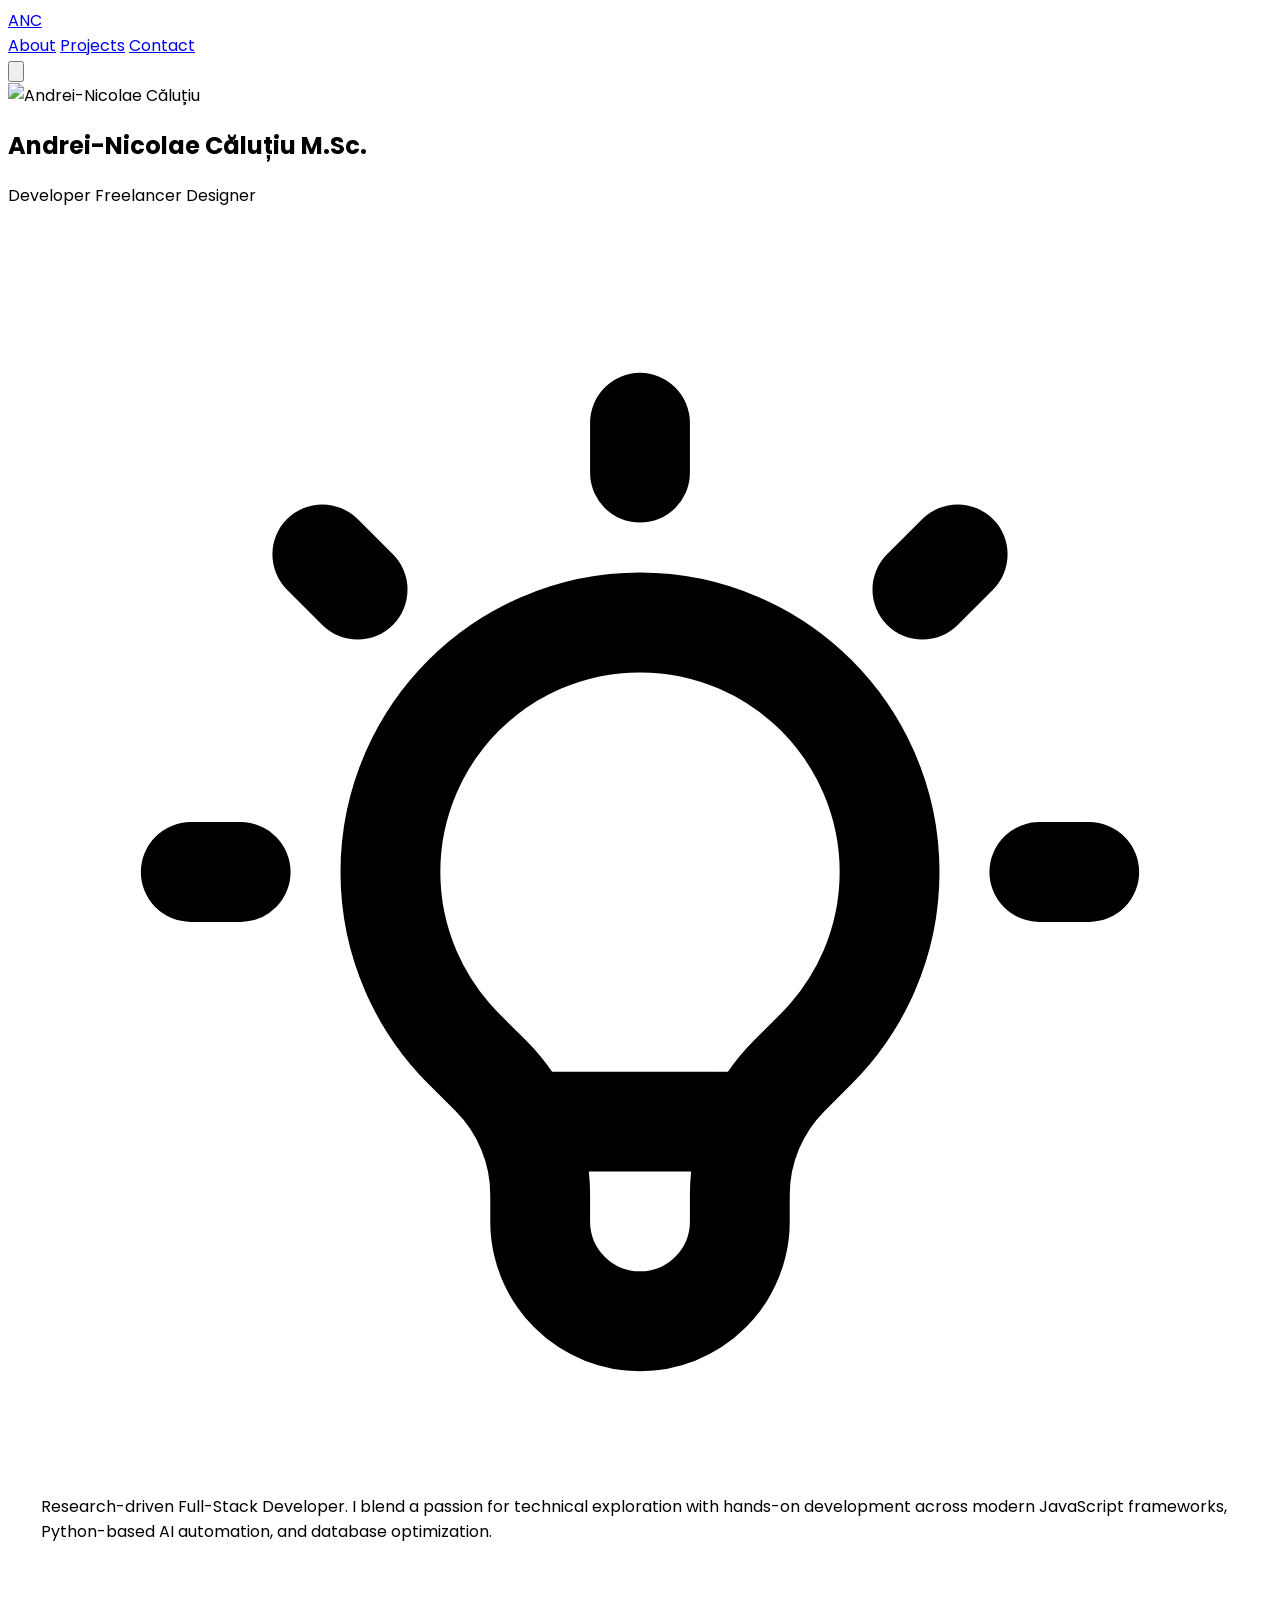
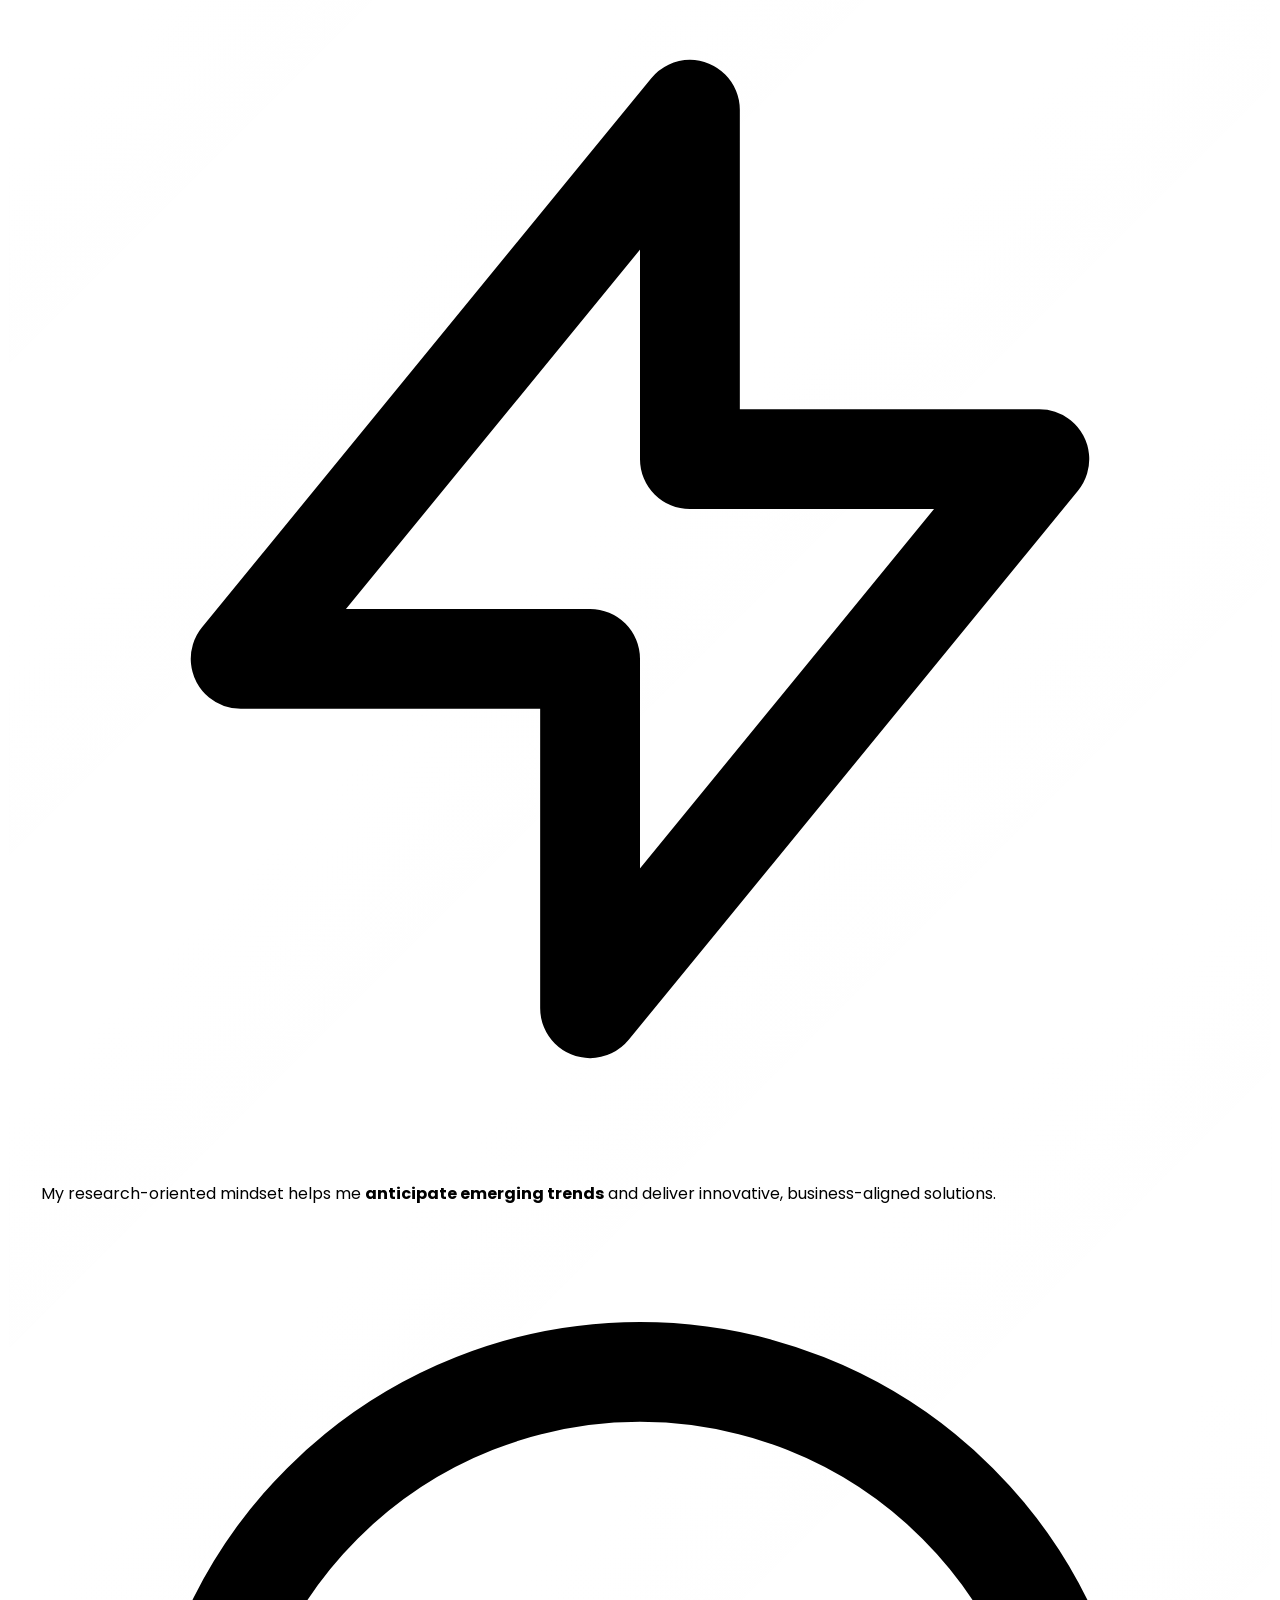
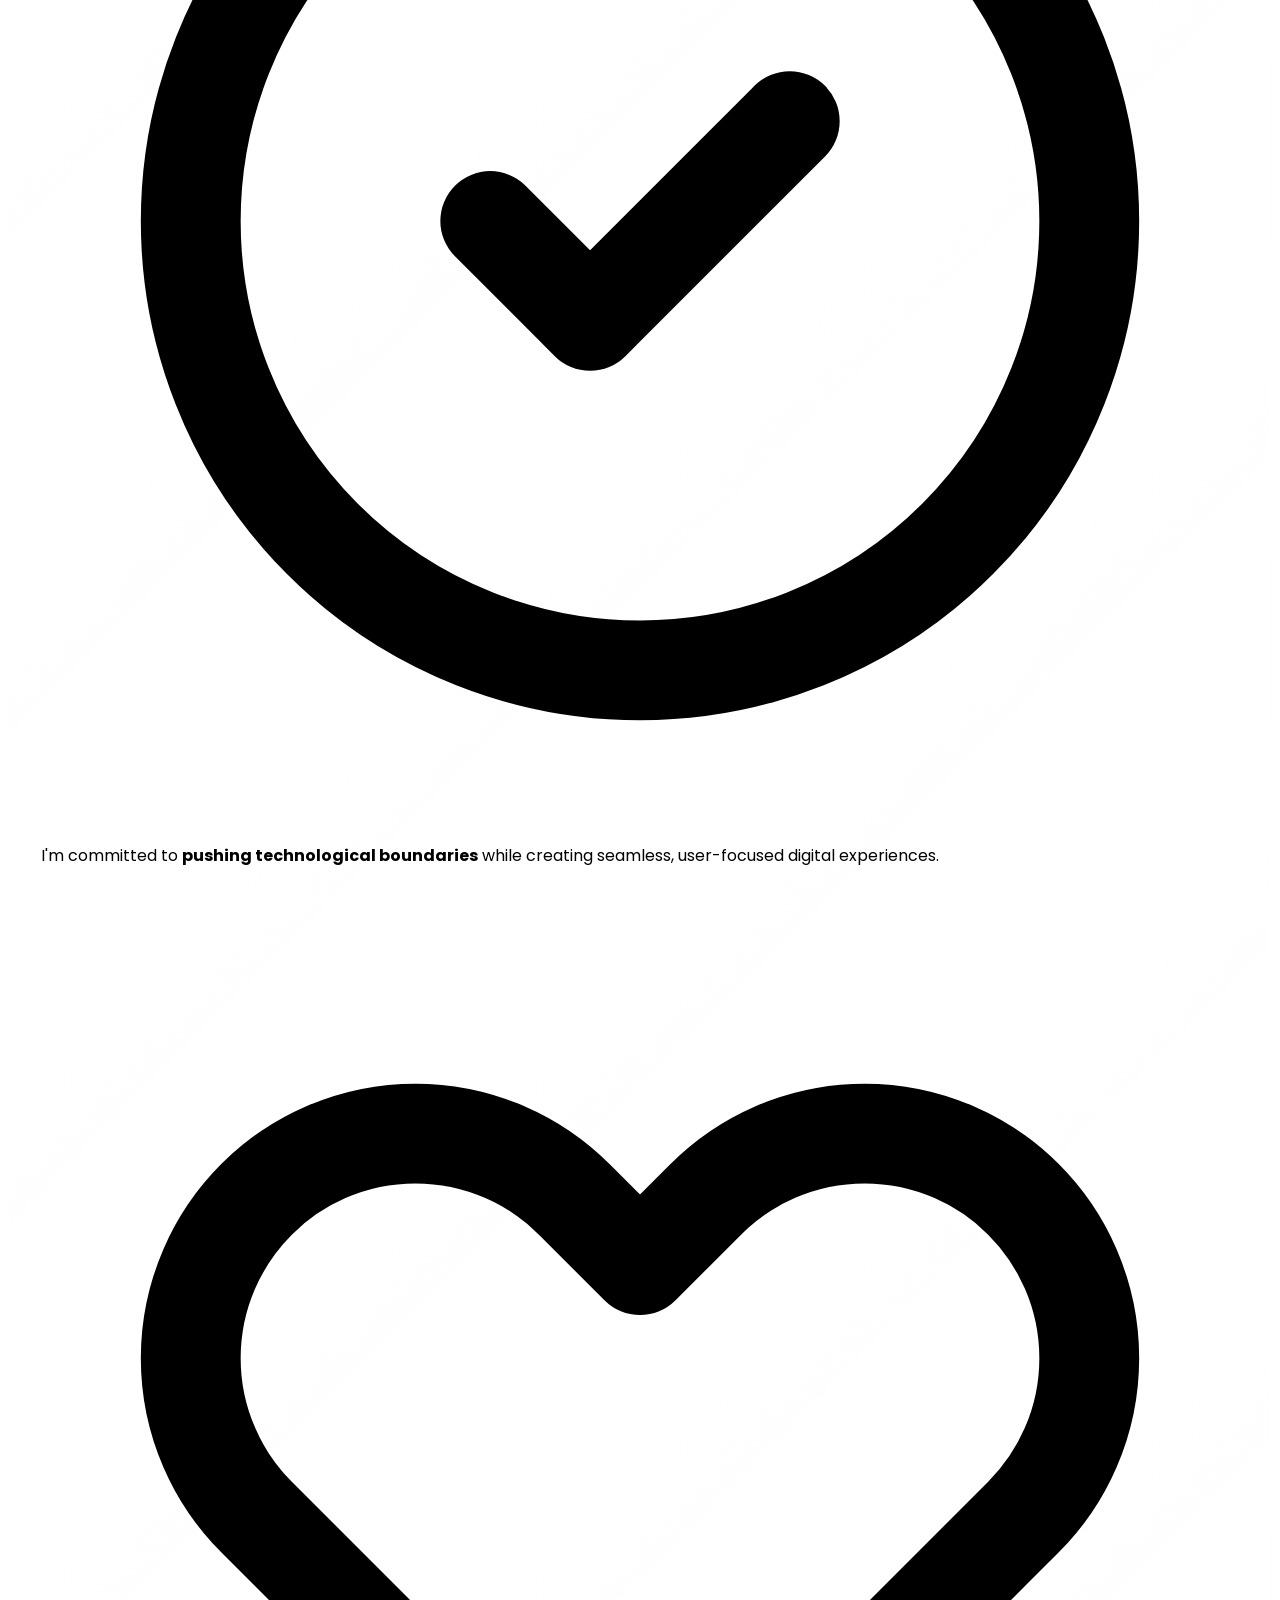
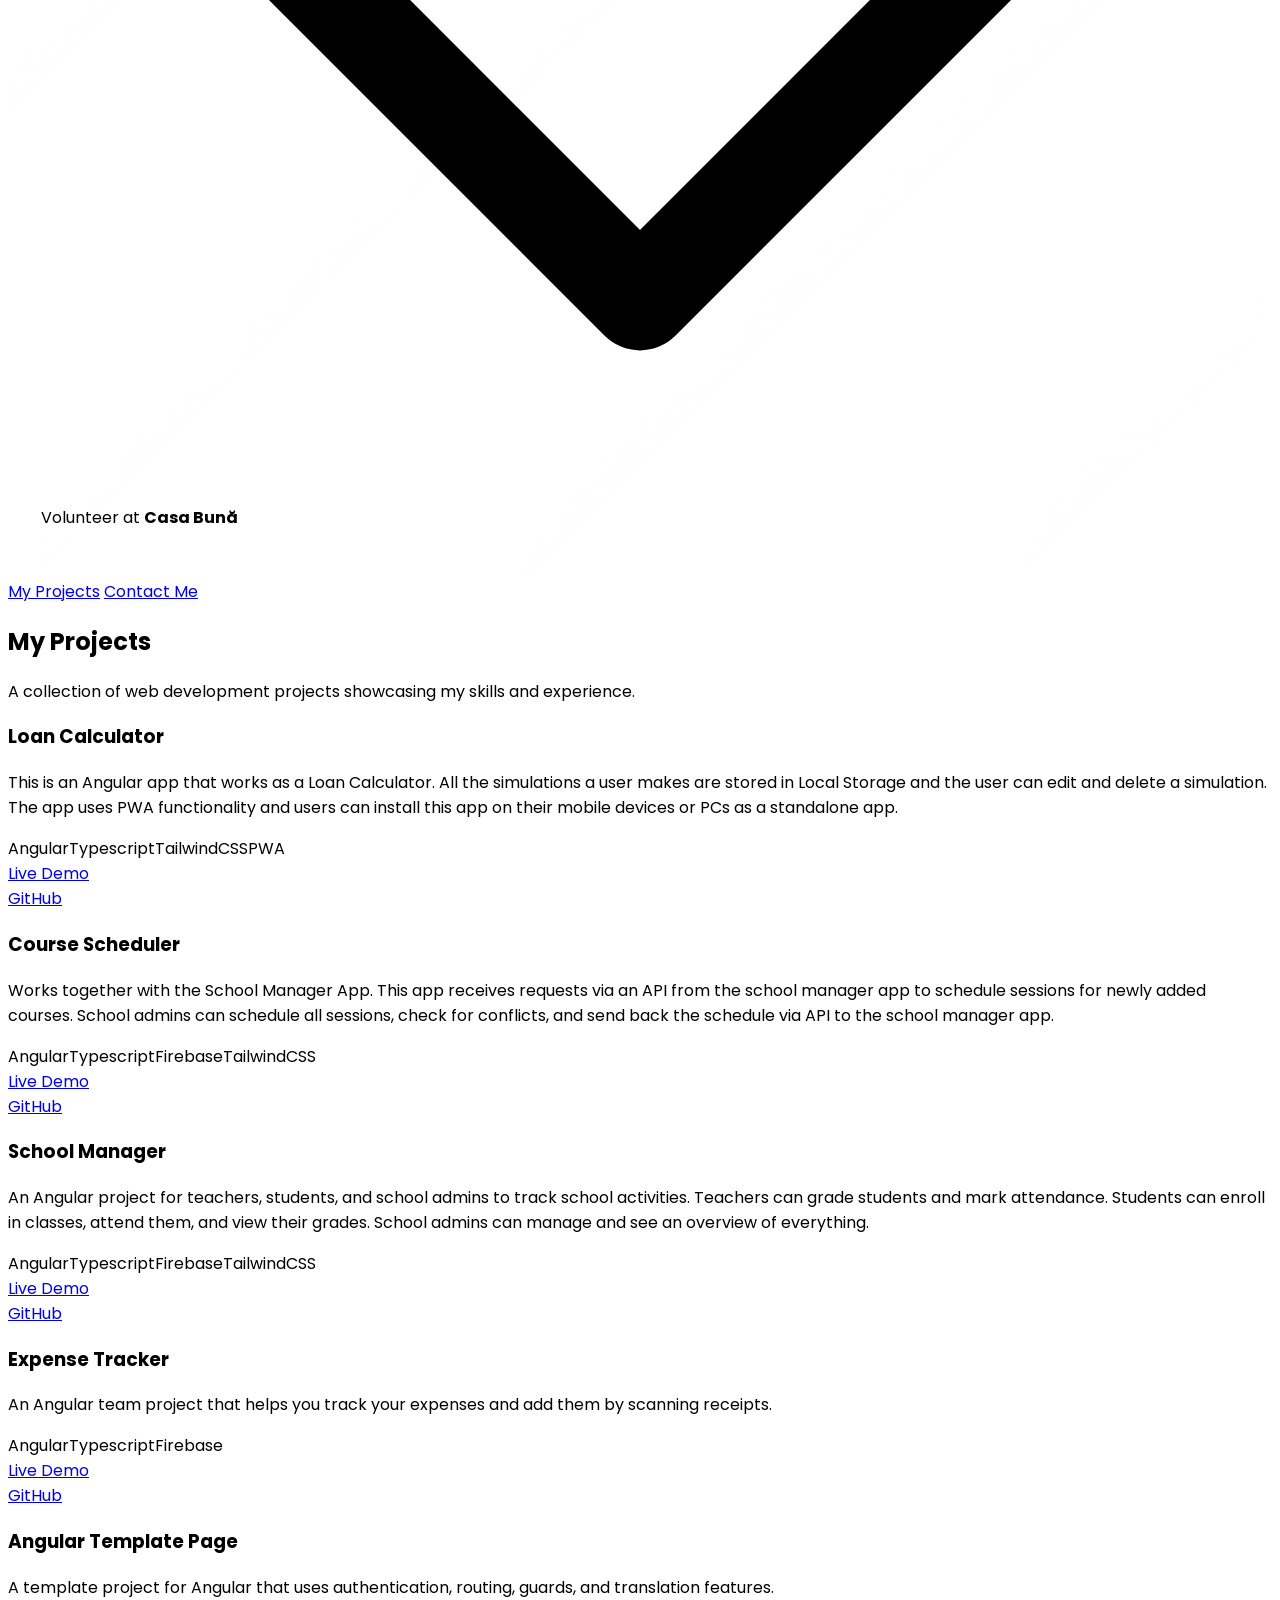
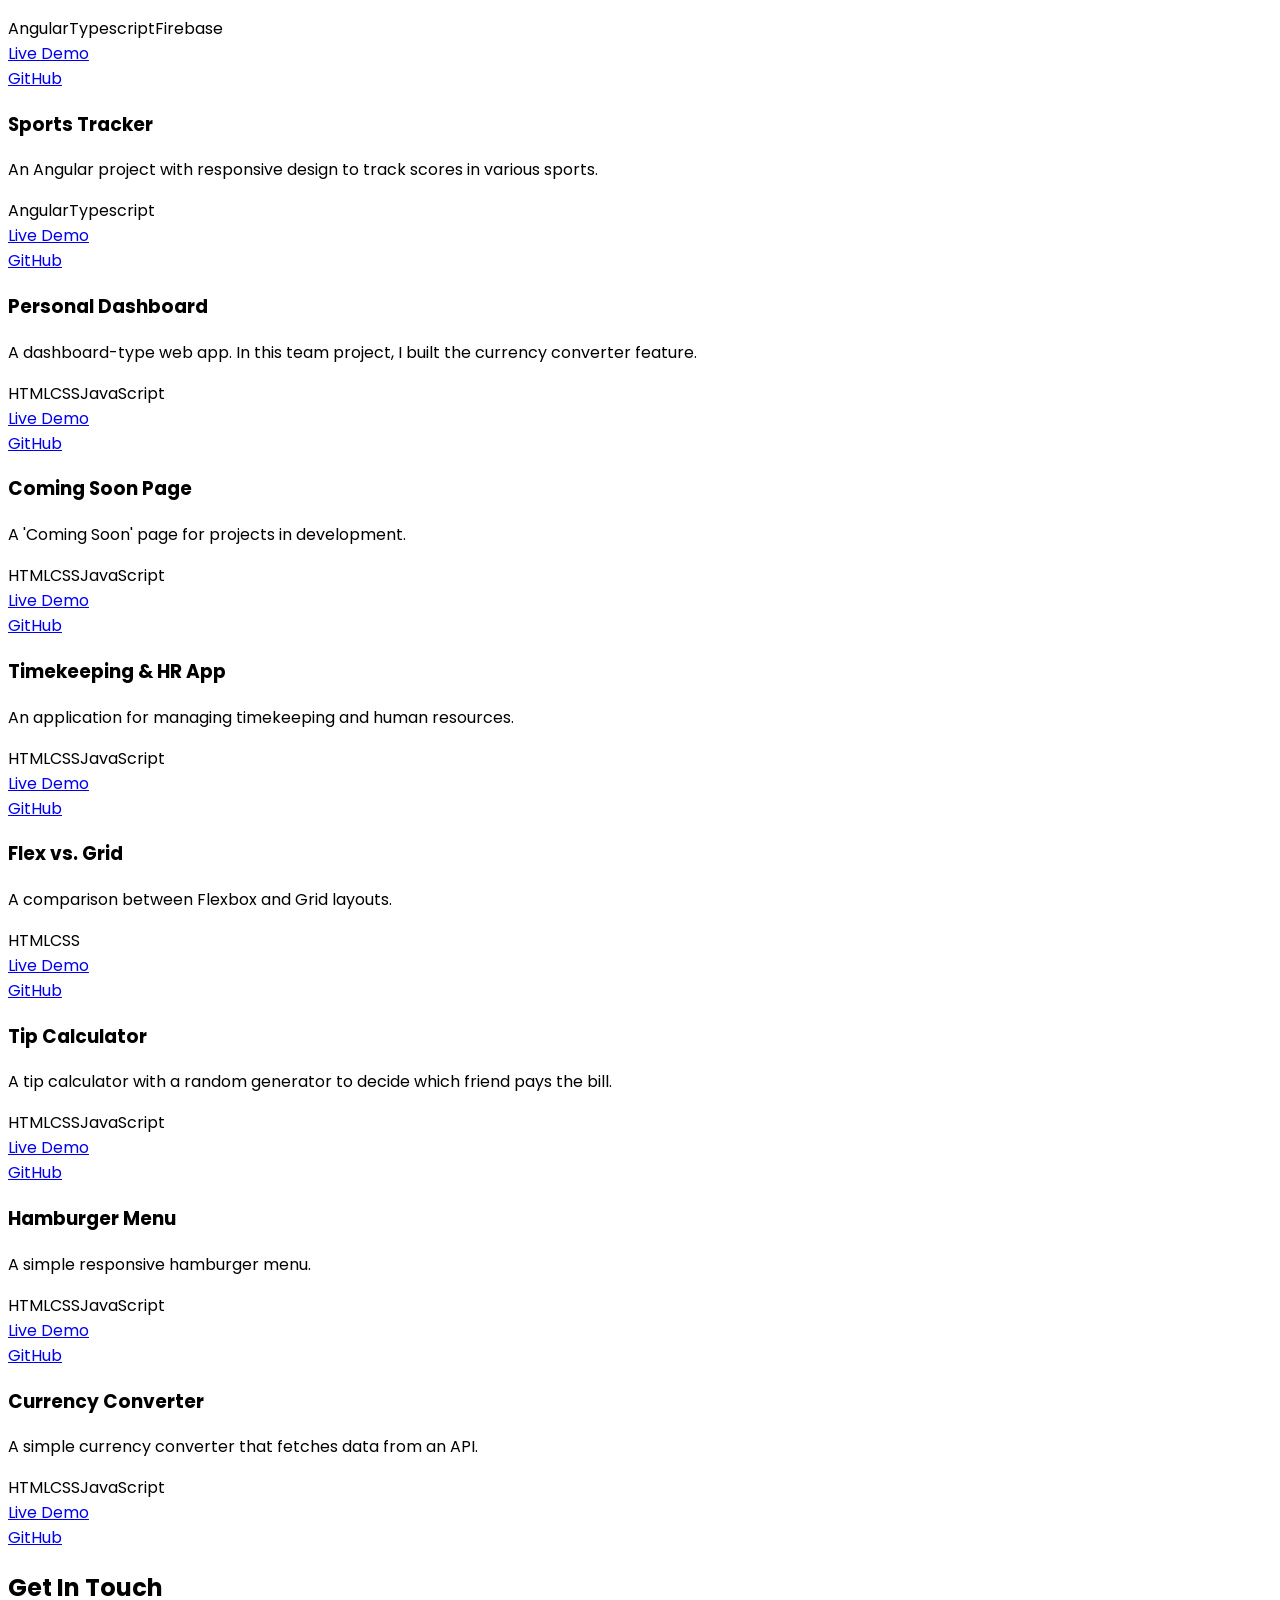
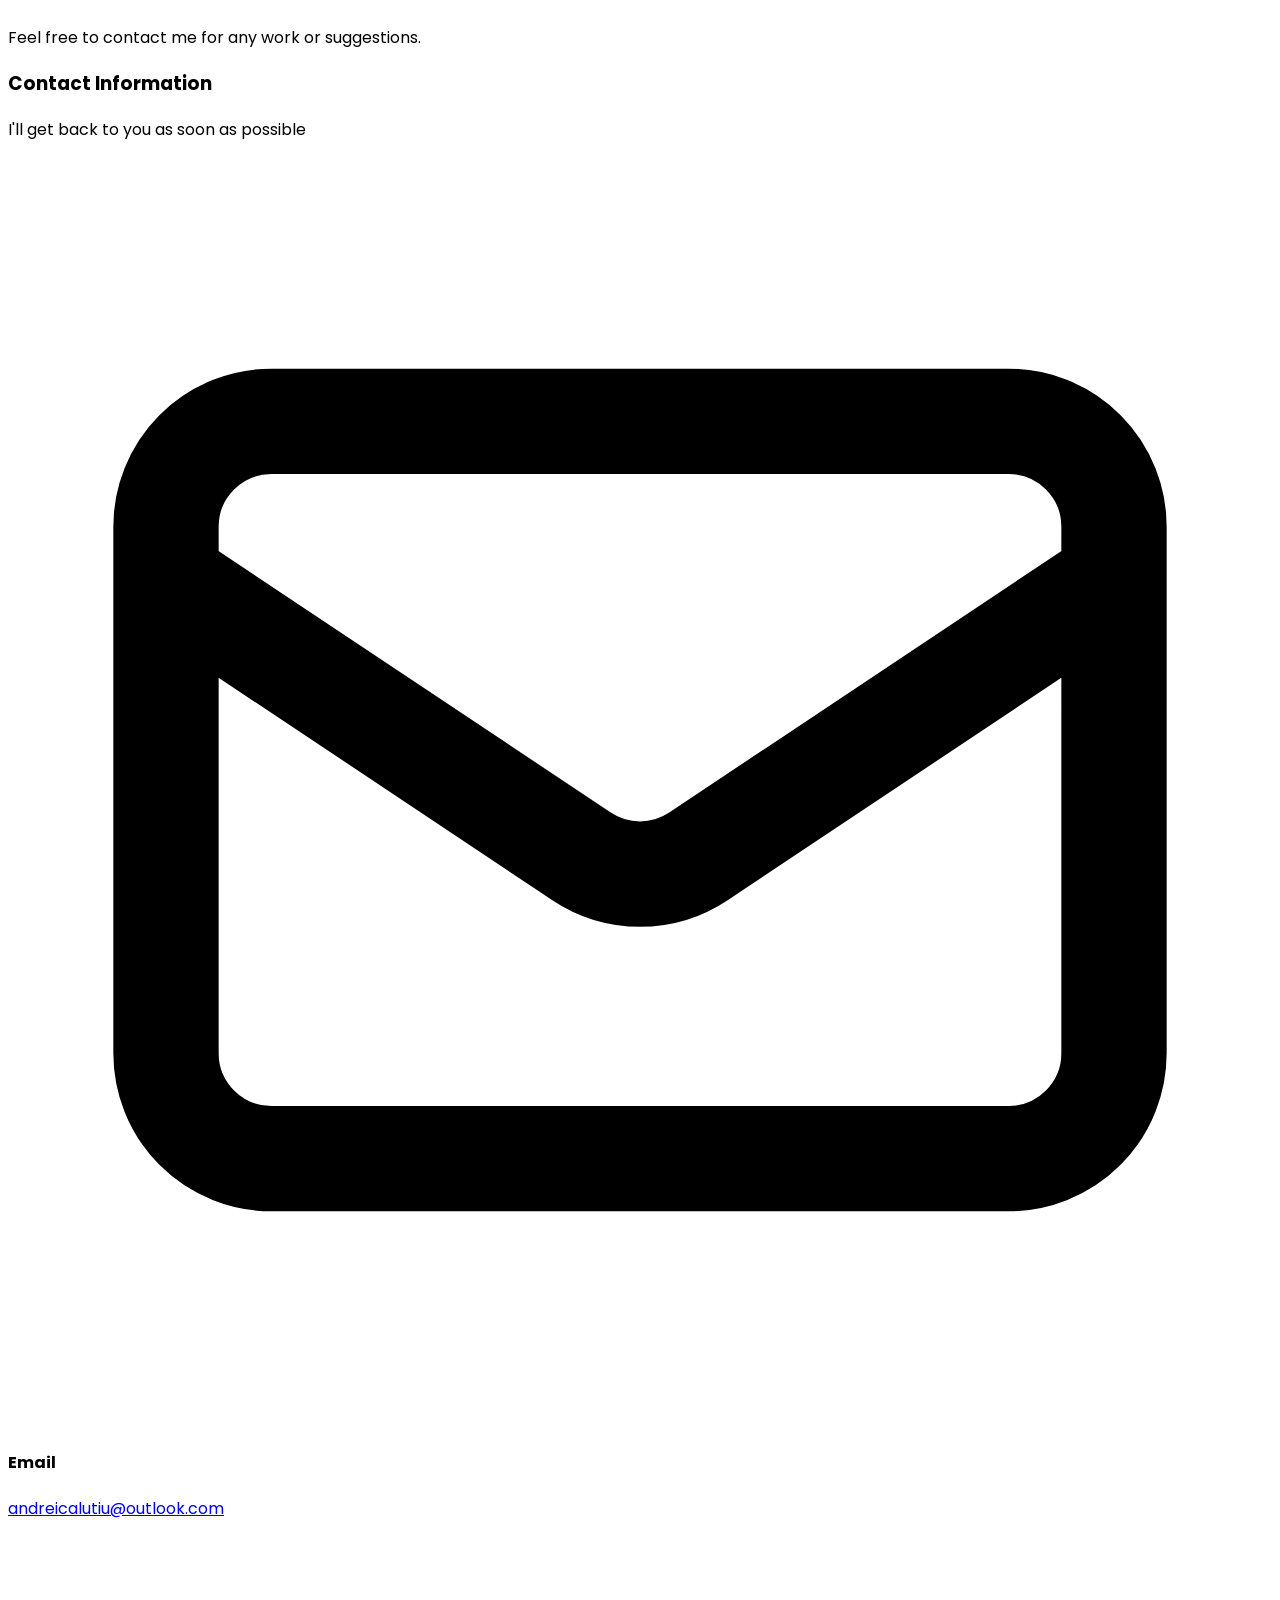
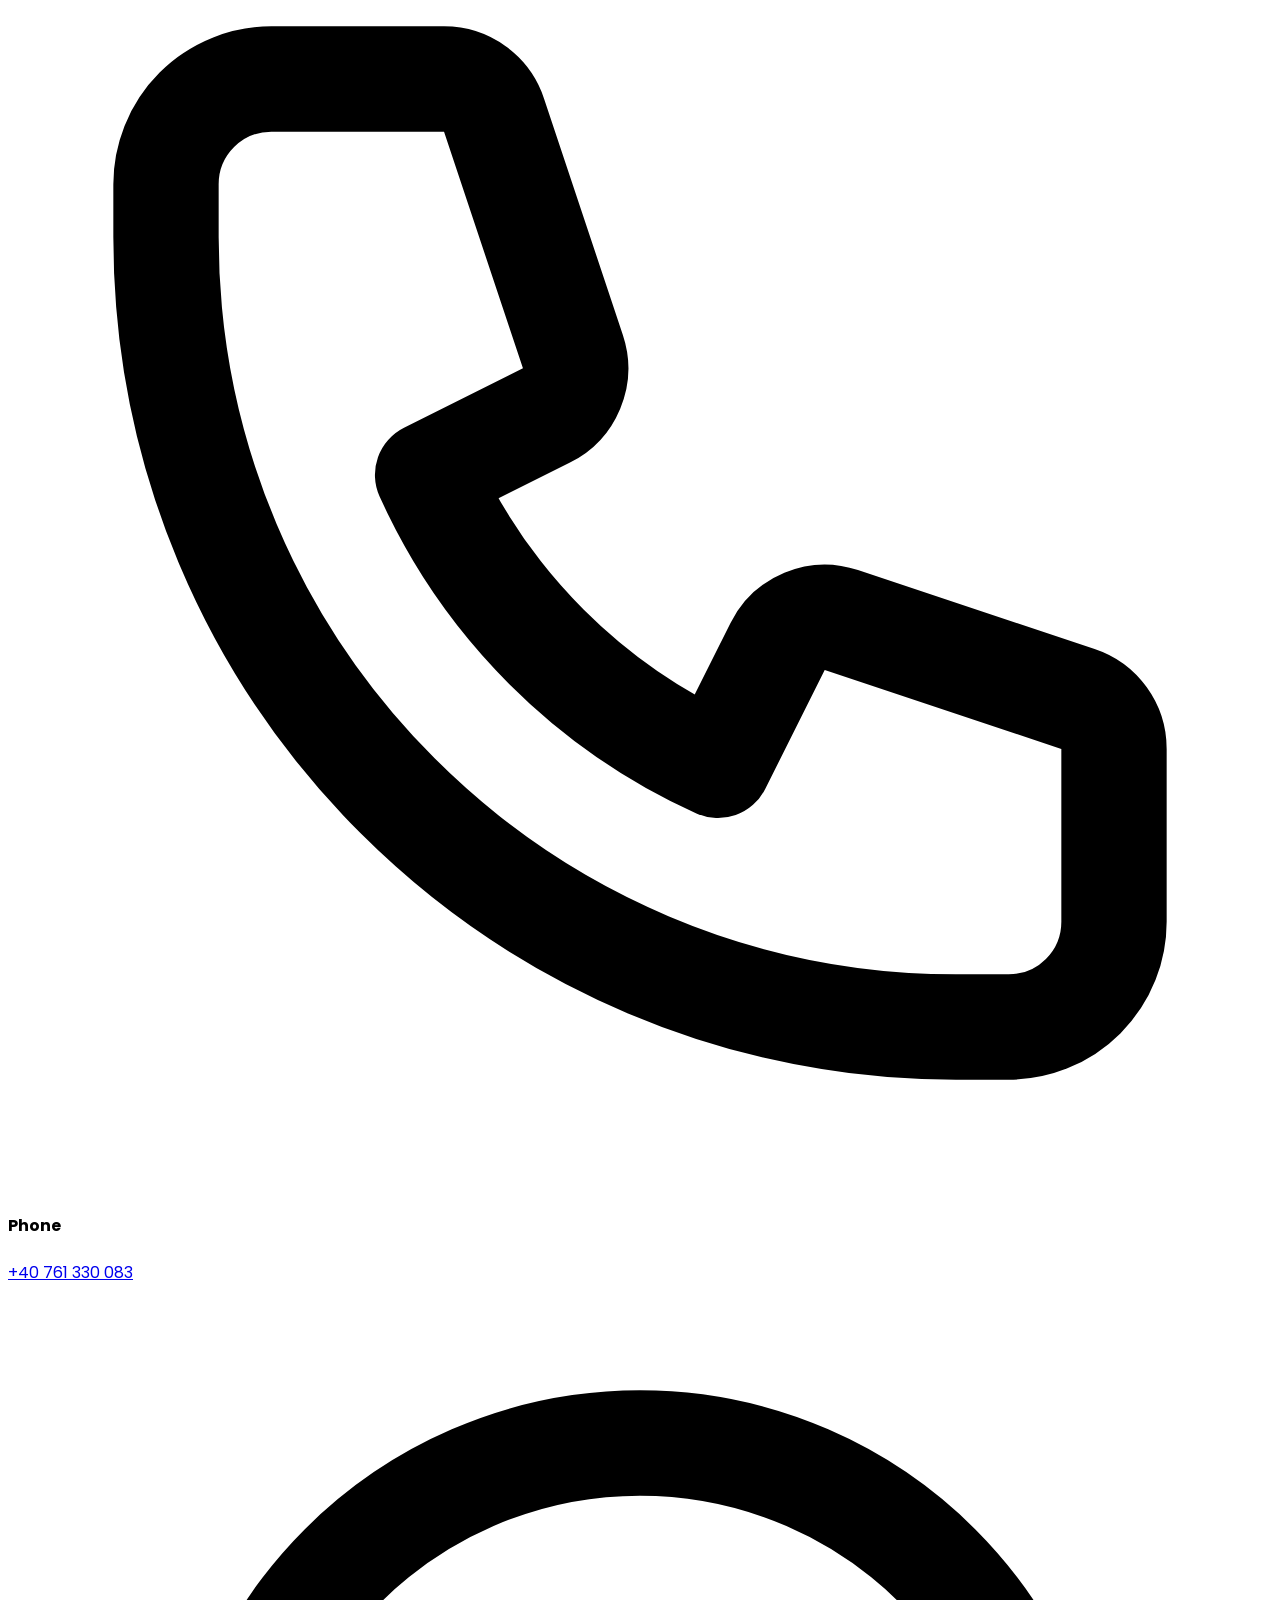
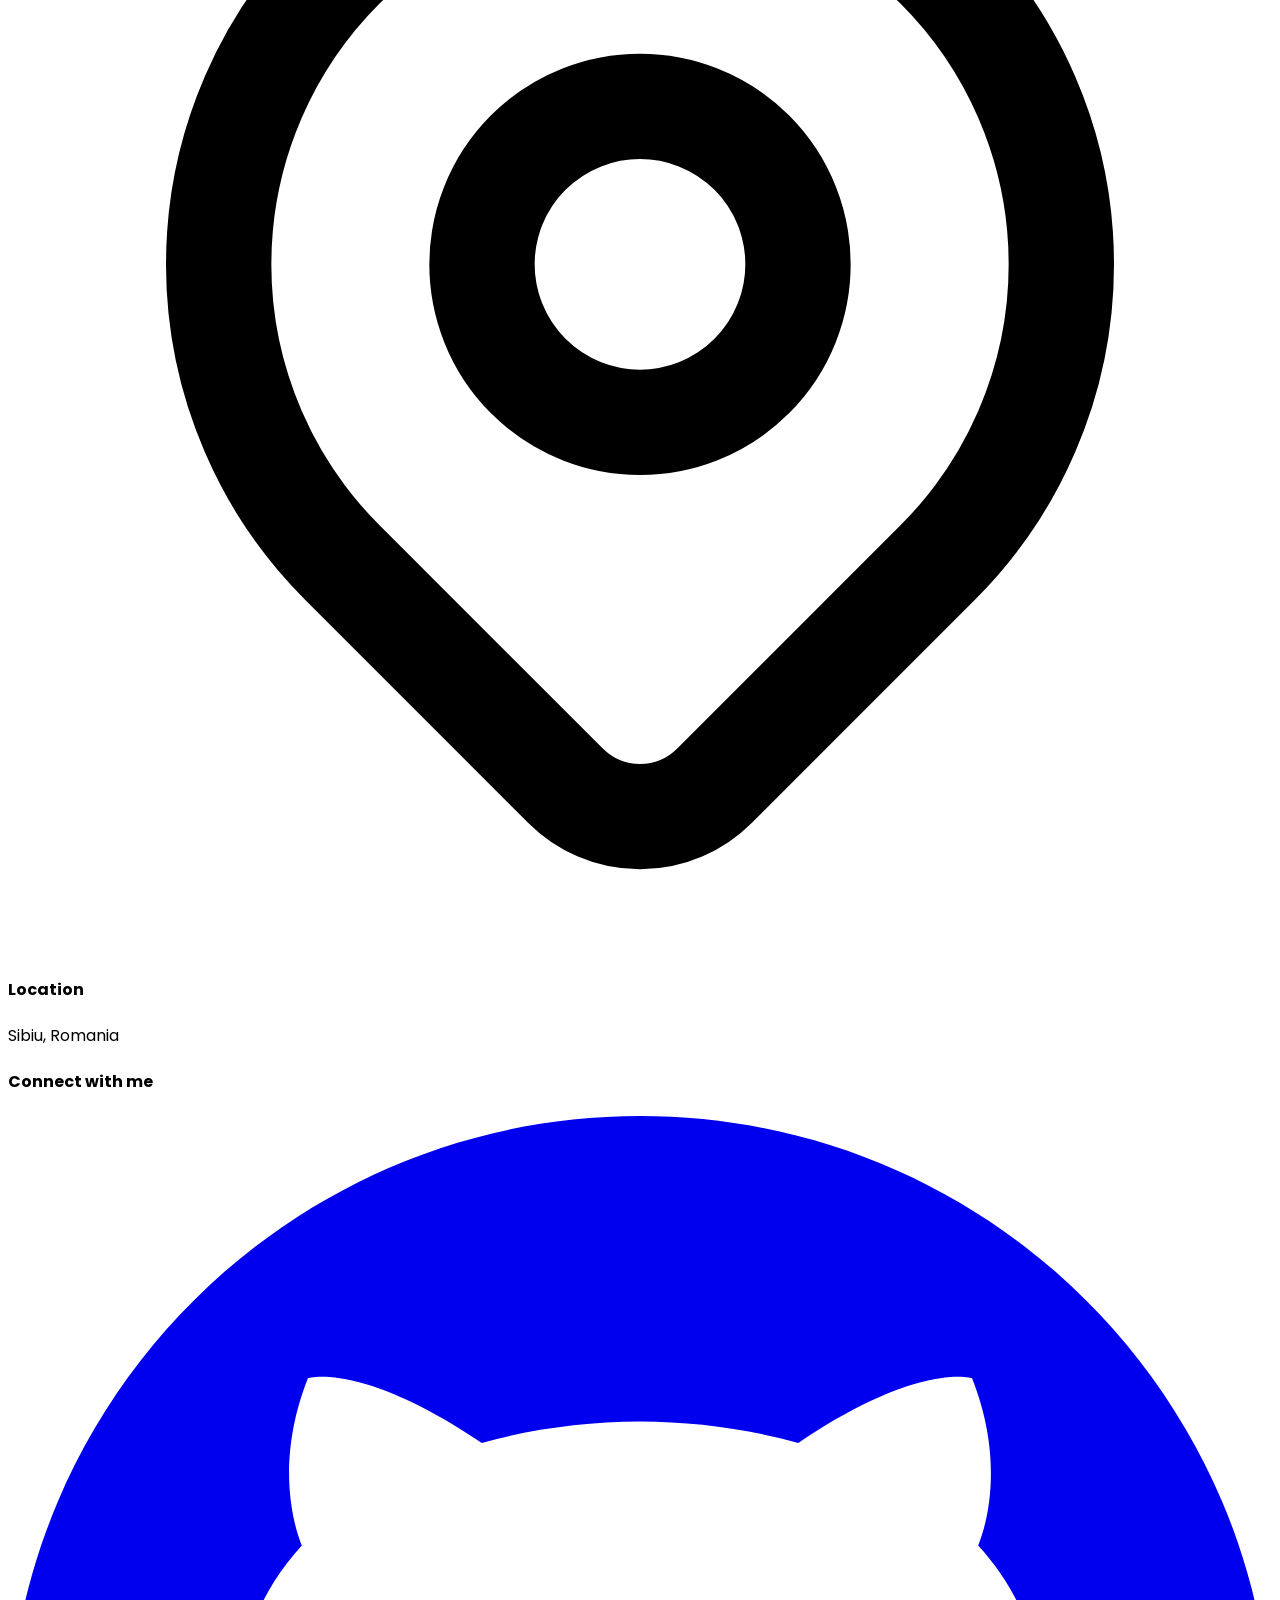
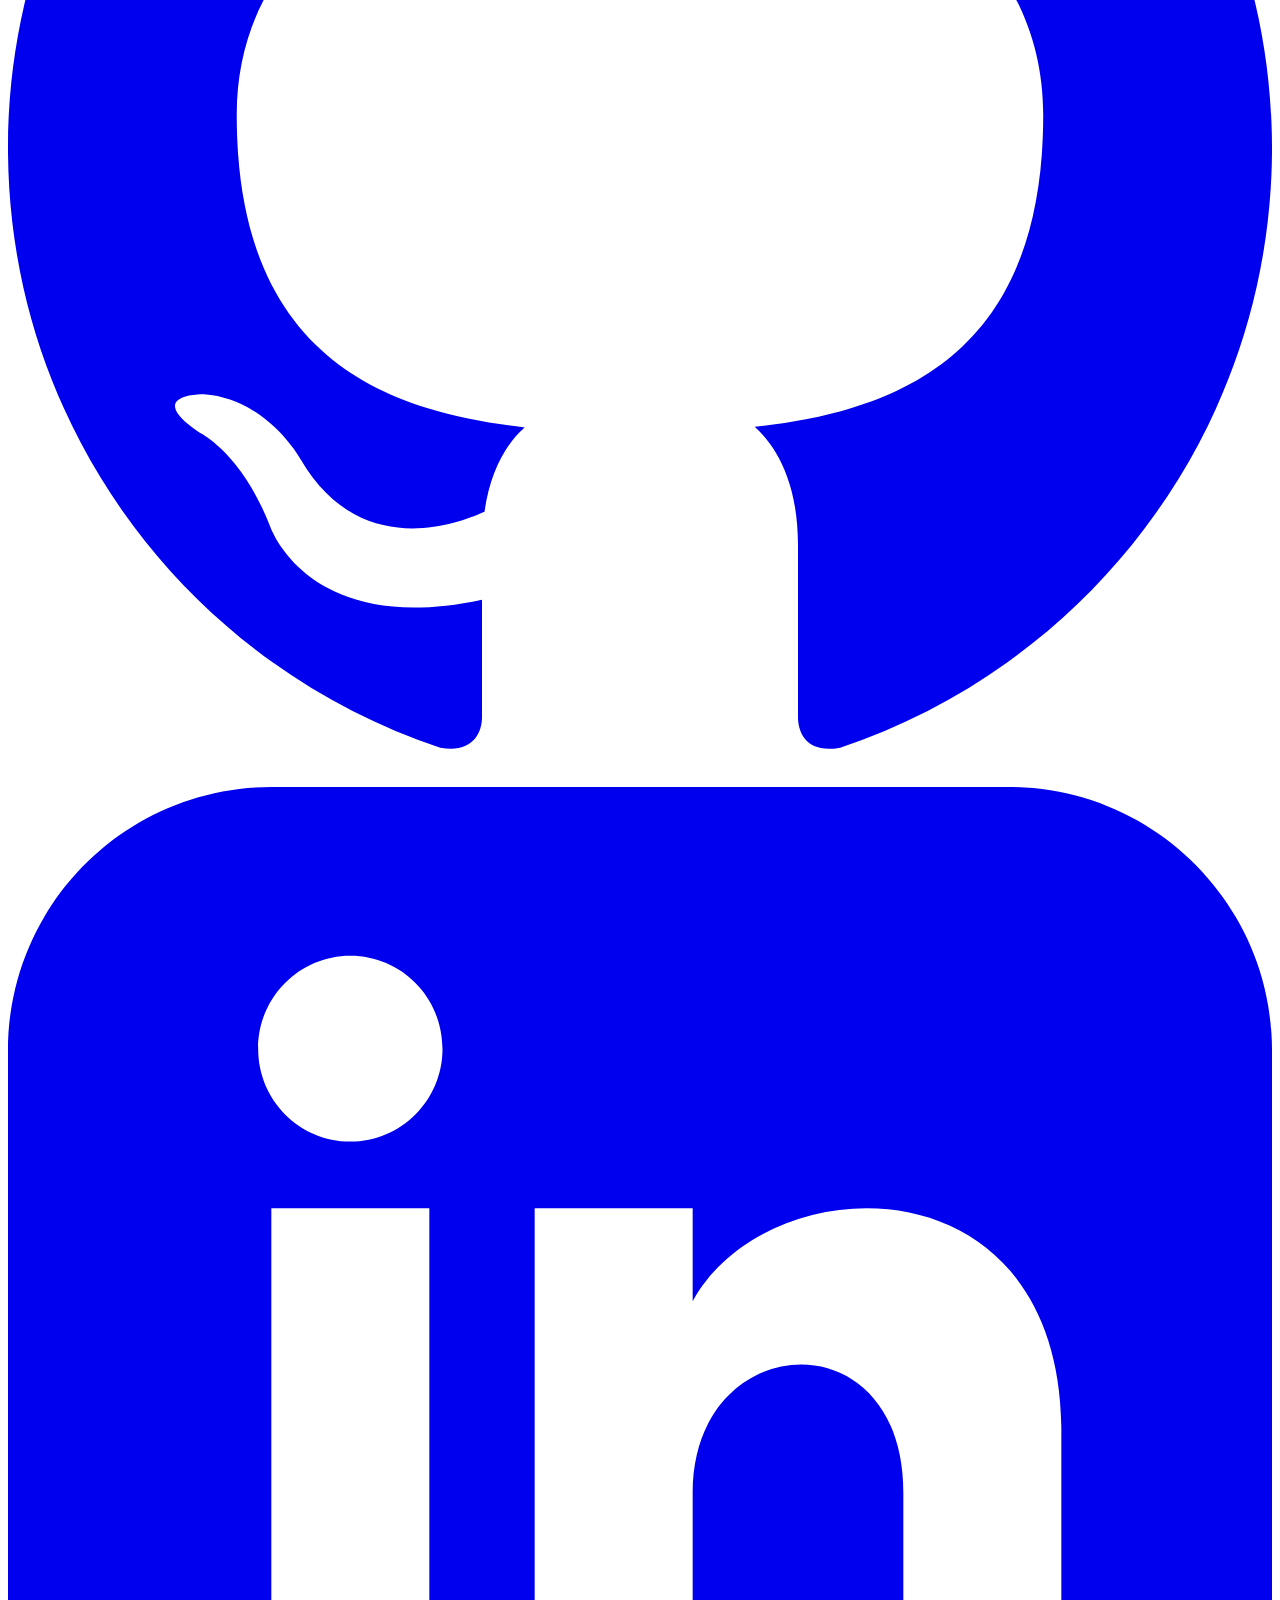
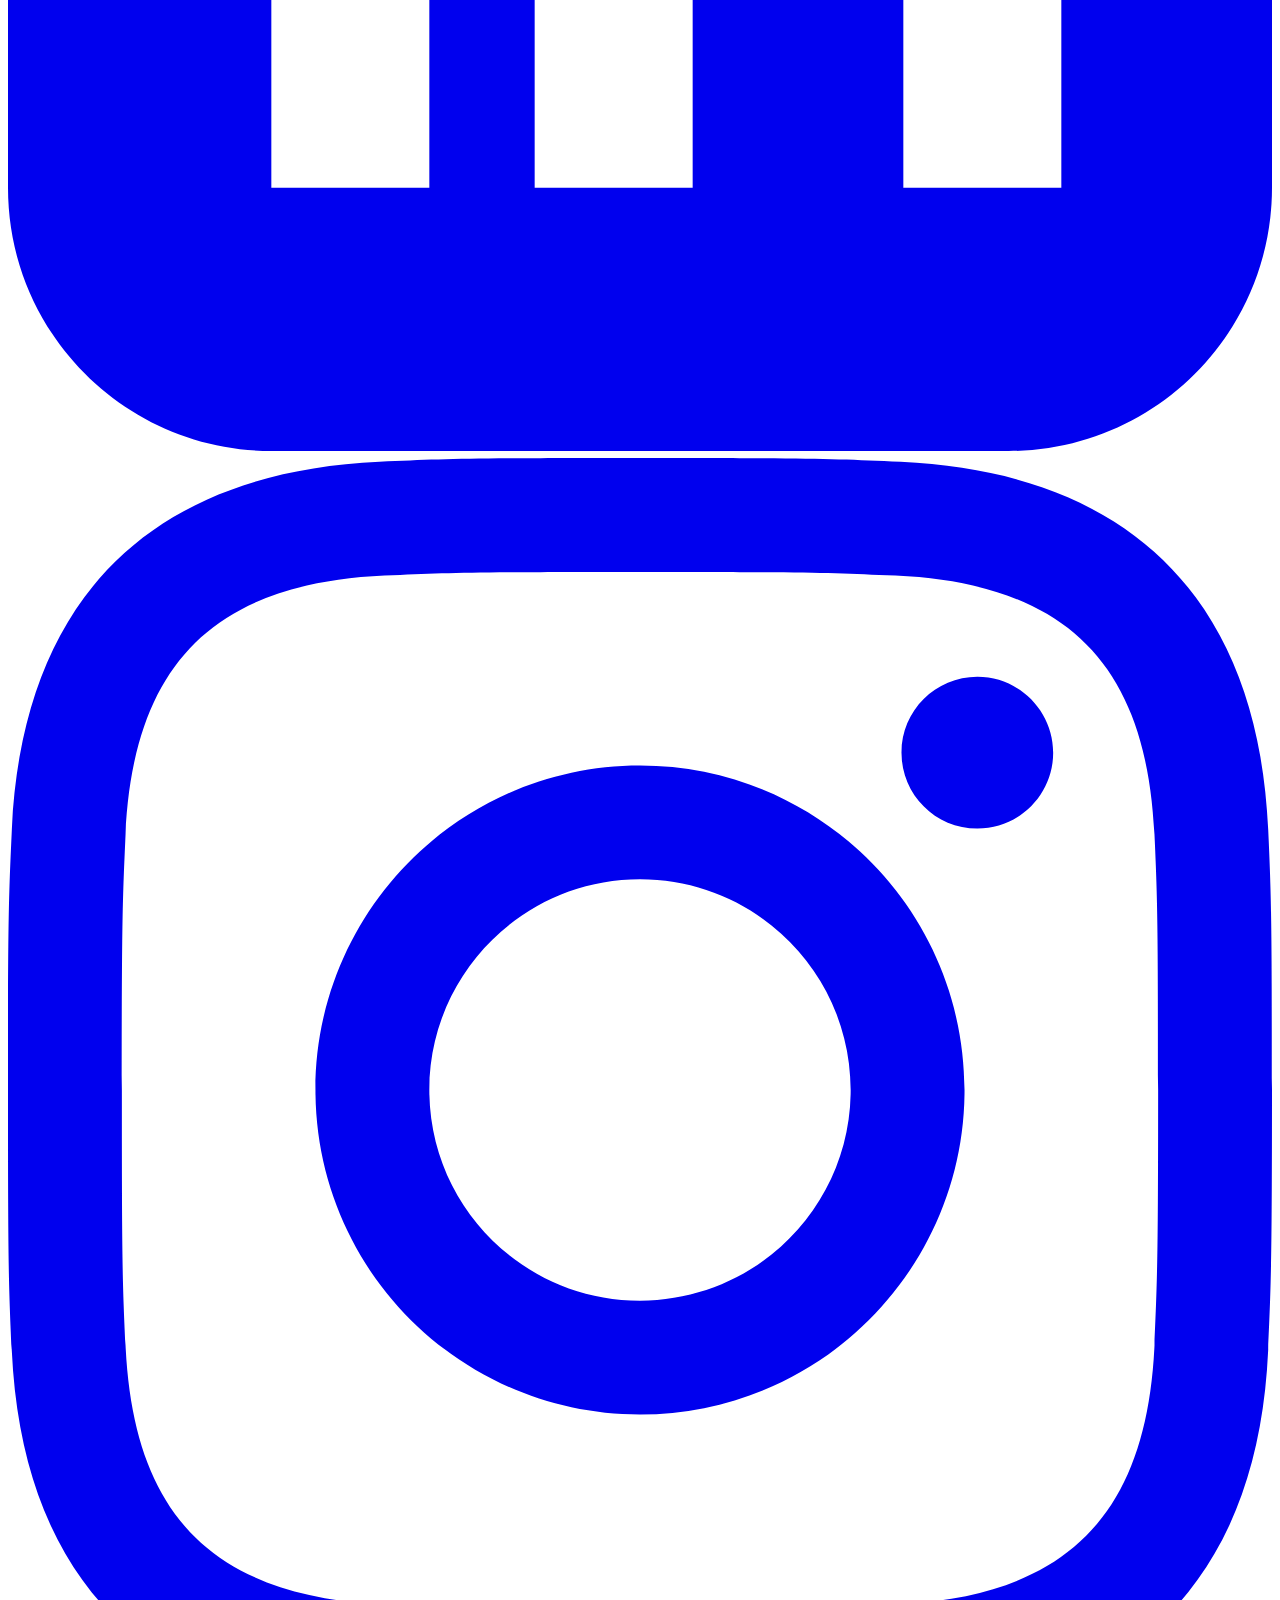
==== commit 59449ee6: "readme update" ====
--- a/index.html
+++ b/index.html
@@ -76,11 +76,10 @@
                                 </div>
                                 <div>
                                     <p class="text-lg leading-relaxed">
-                                        Research-driven Front-End Developer with
-                                        <strong>strong full-stack
-                                            expertise</strong>. I blend a
-                                        passion for technical exploration with
-                                        hands-on development across <span
+                                        Research-driven Full-Stack Developer. I
+                                        blend a passion for technical
+                                        exploration with hands-on development
+                                        across <span
                                             class="font-semibold">modern
                                             JavaScript frameworks, Python-based
                                             AI automation, and database
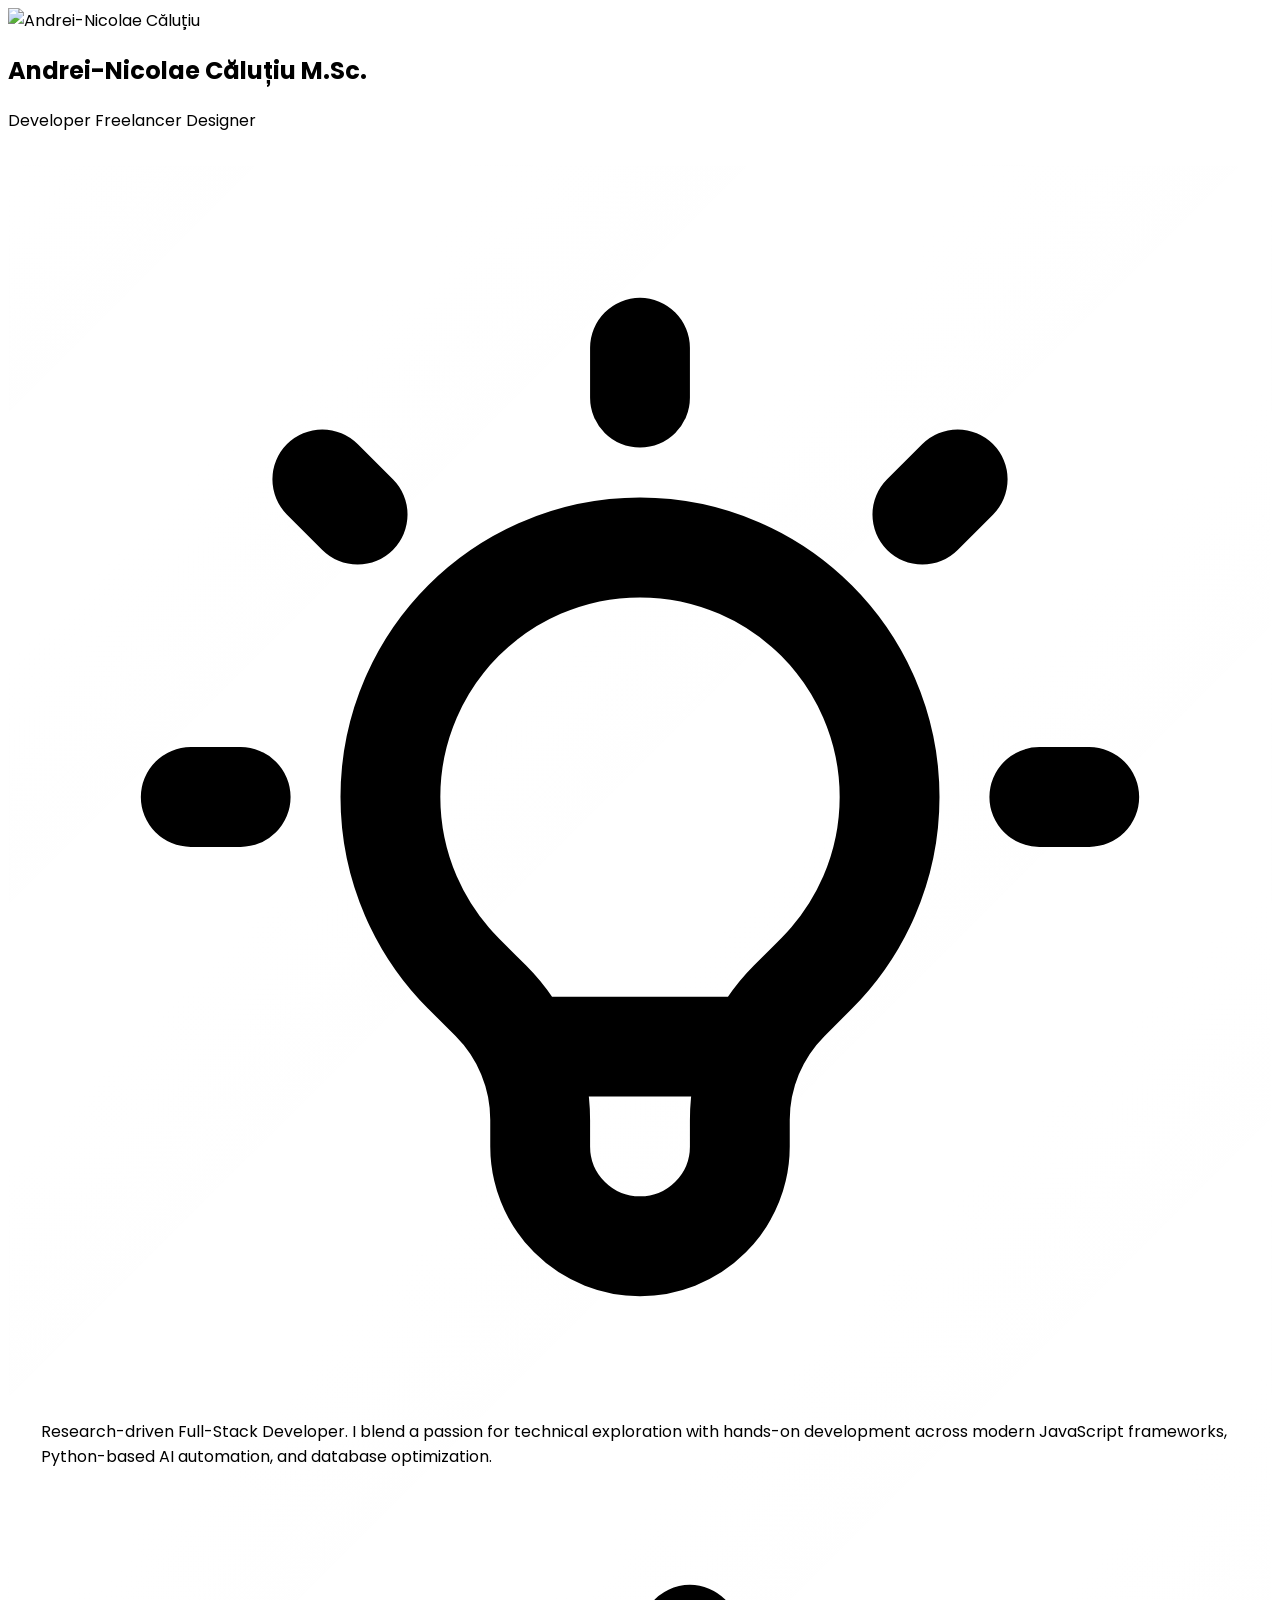
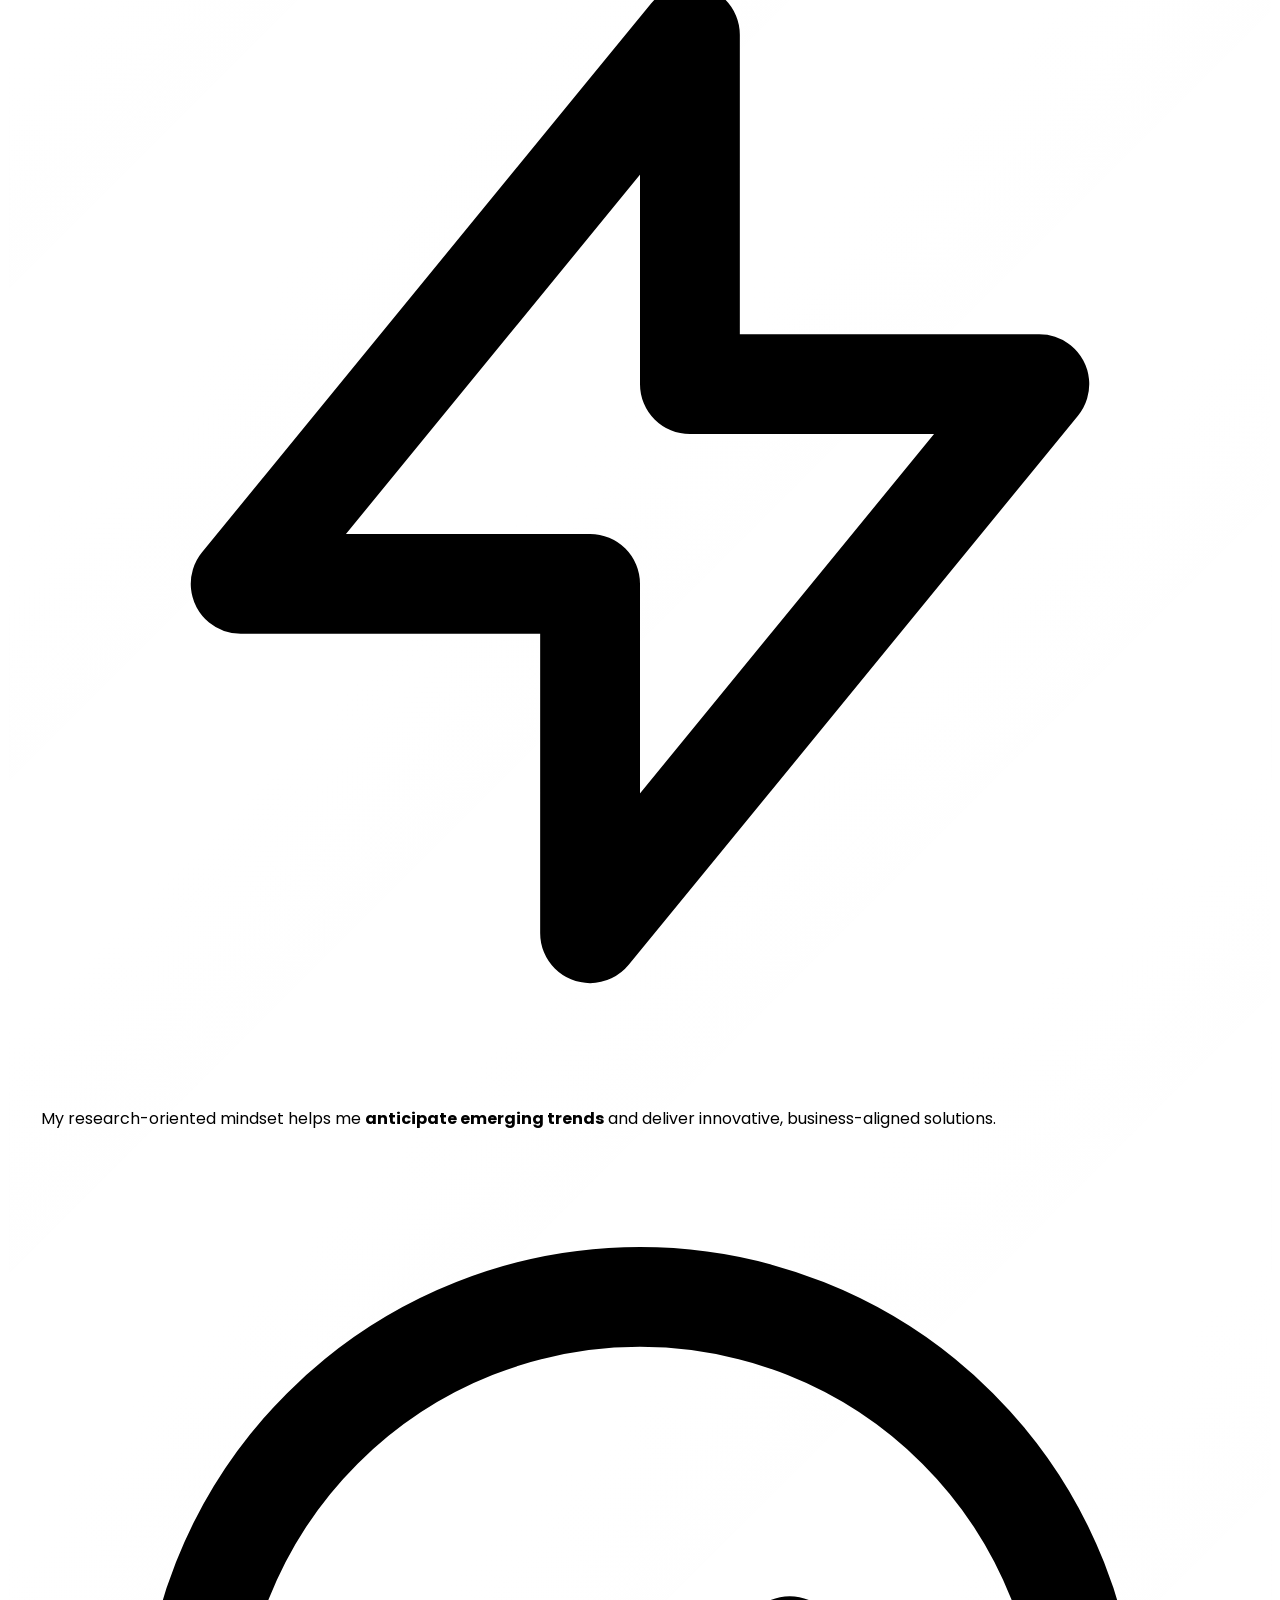
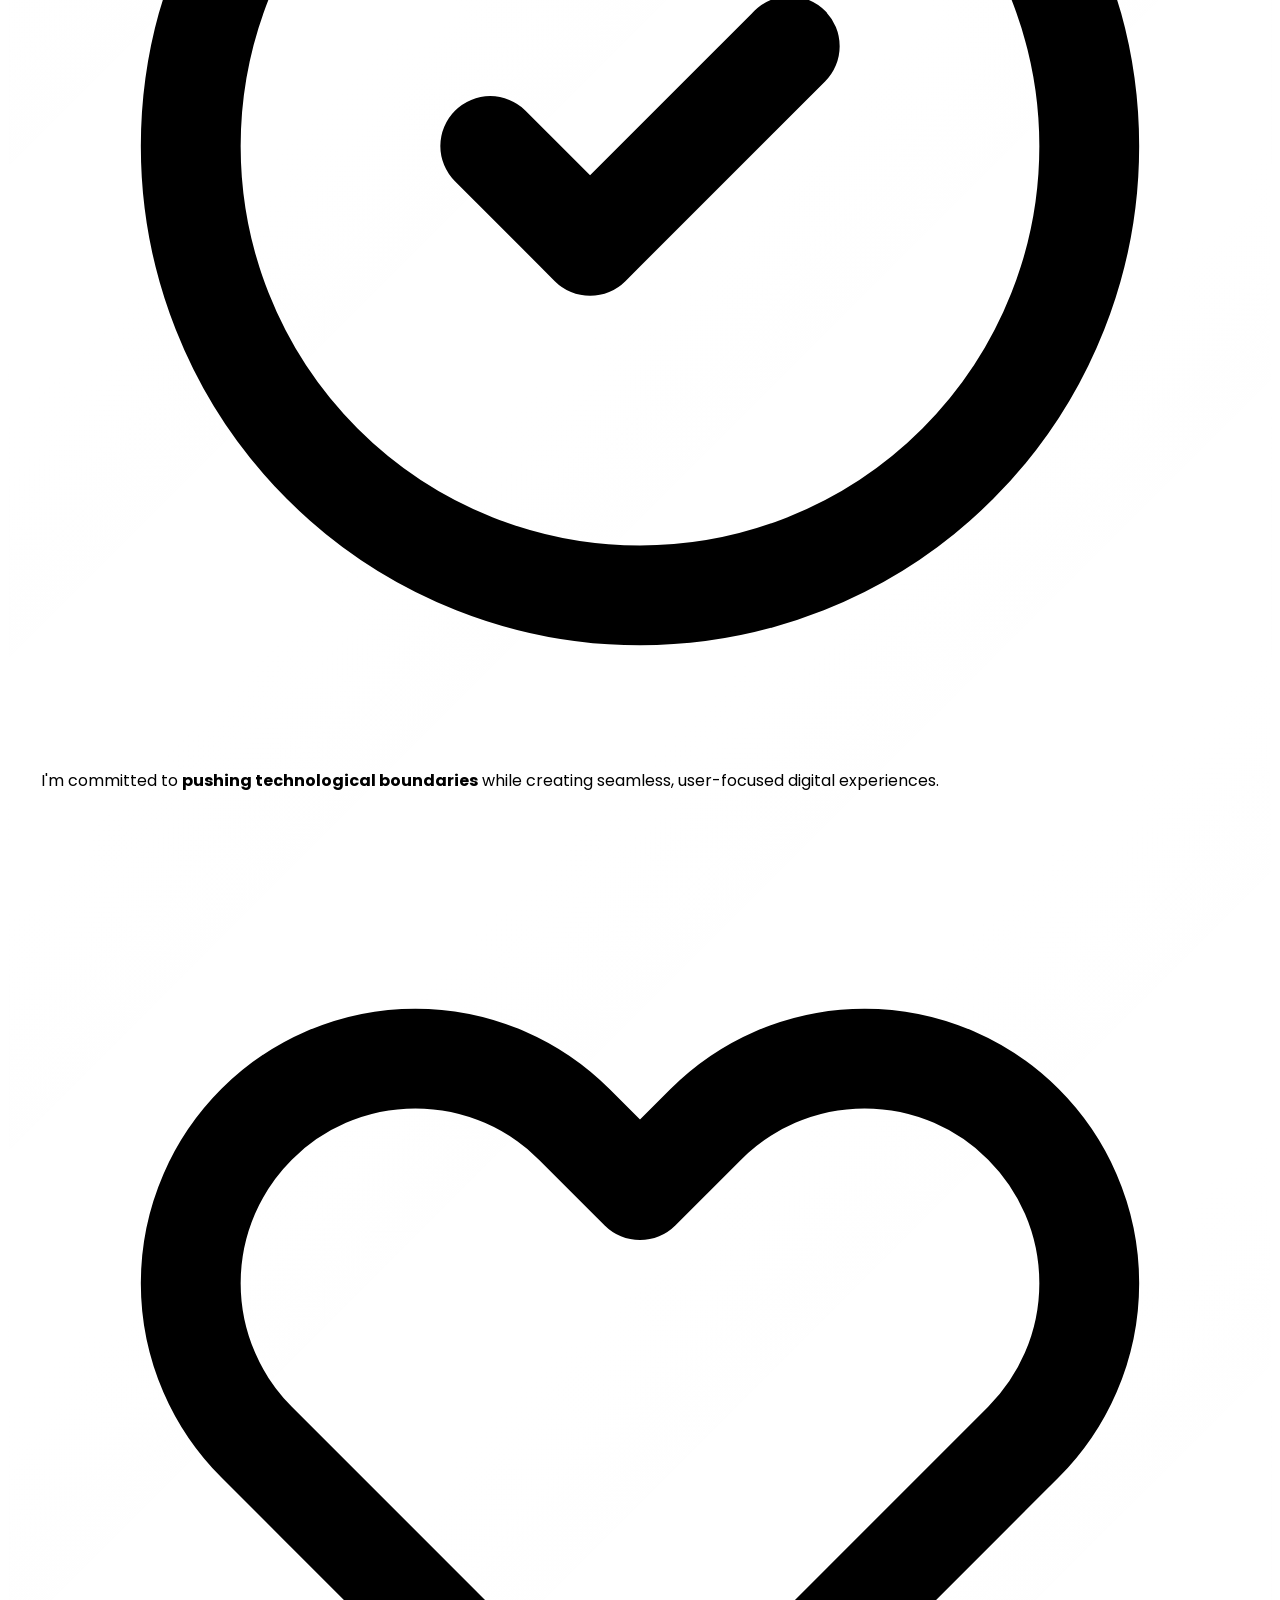
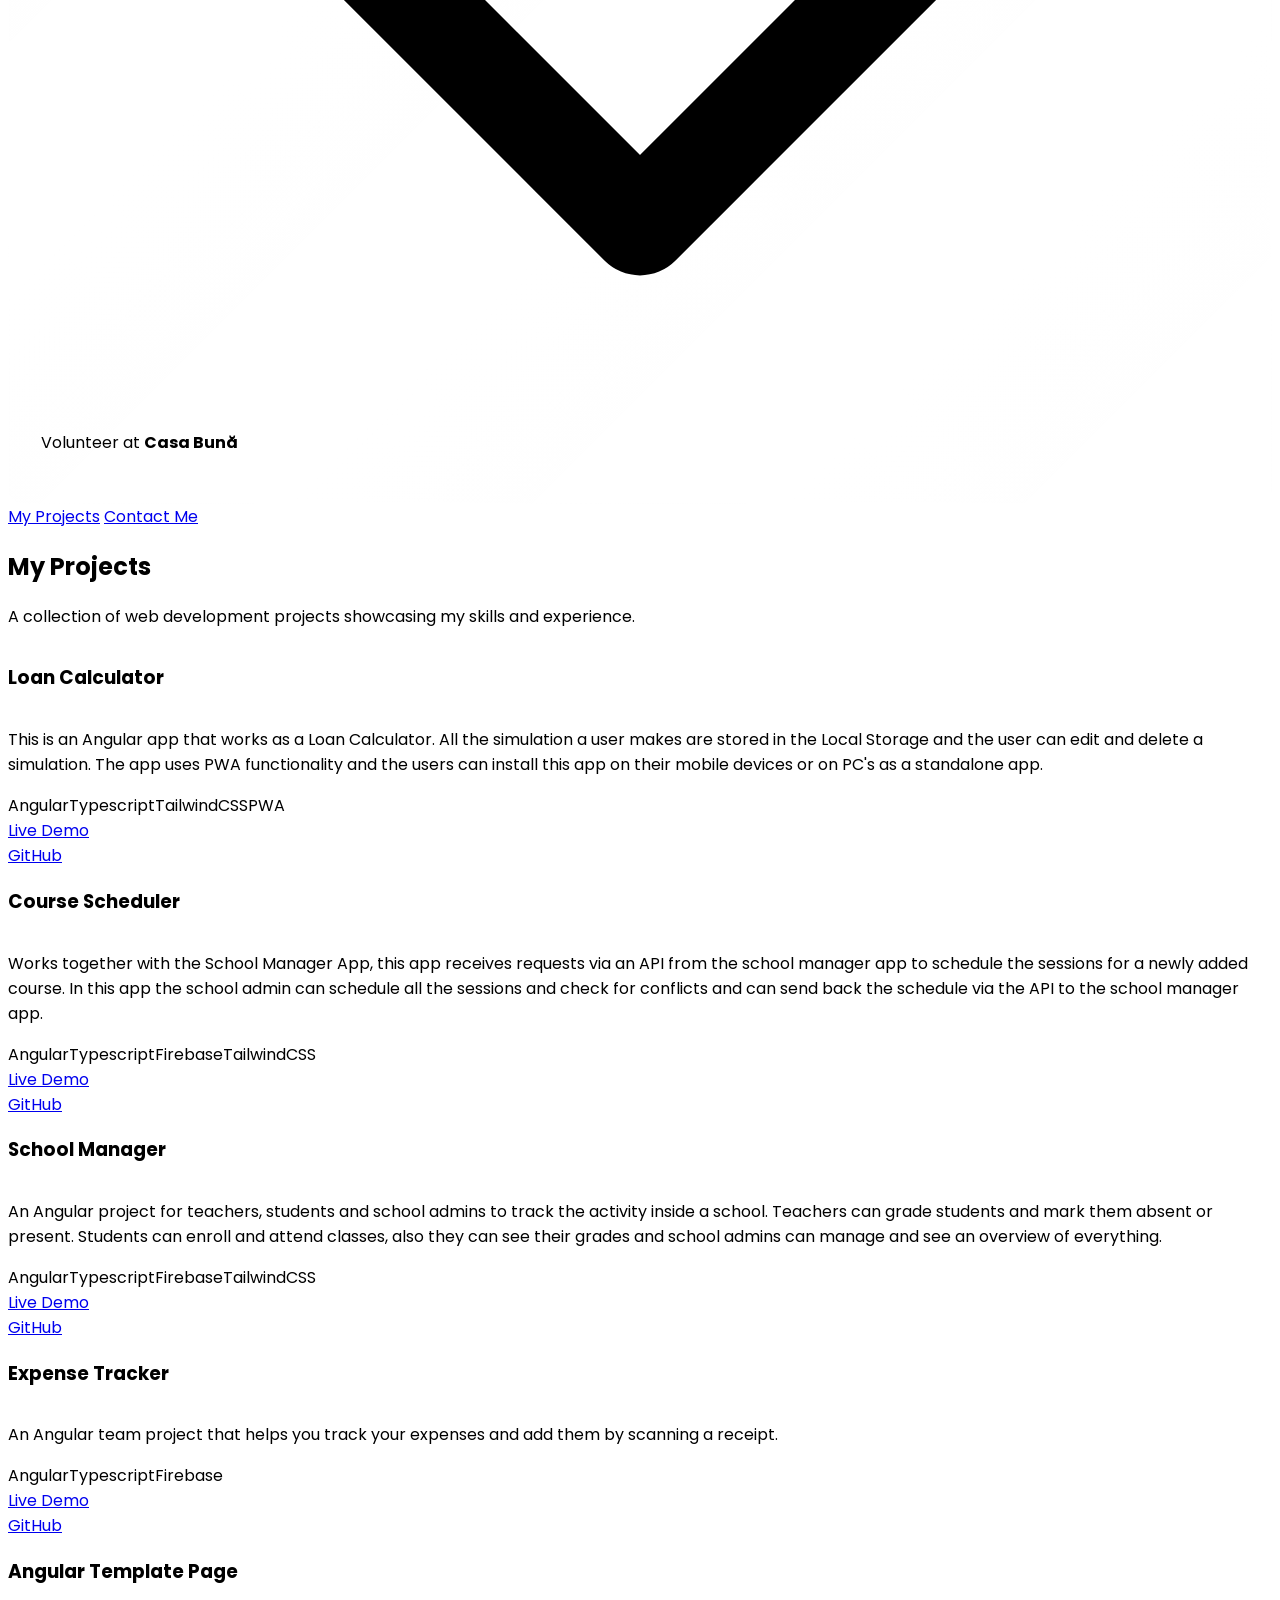
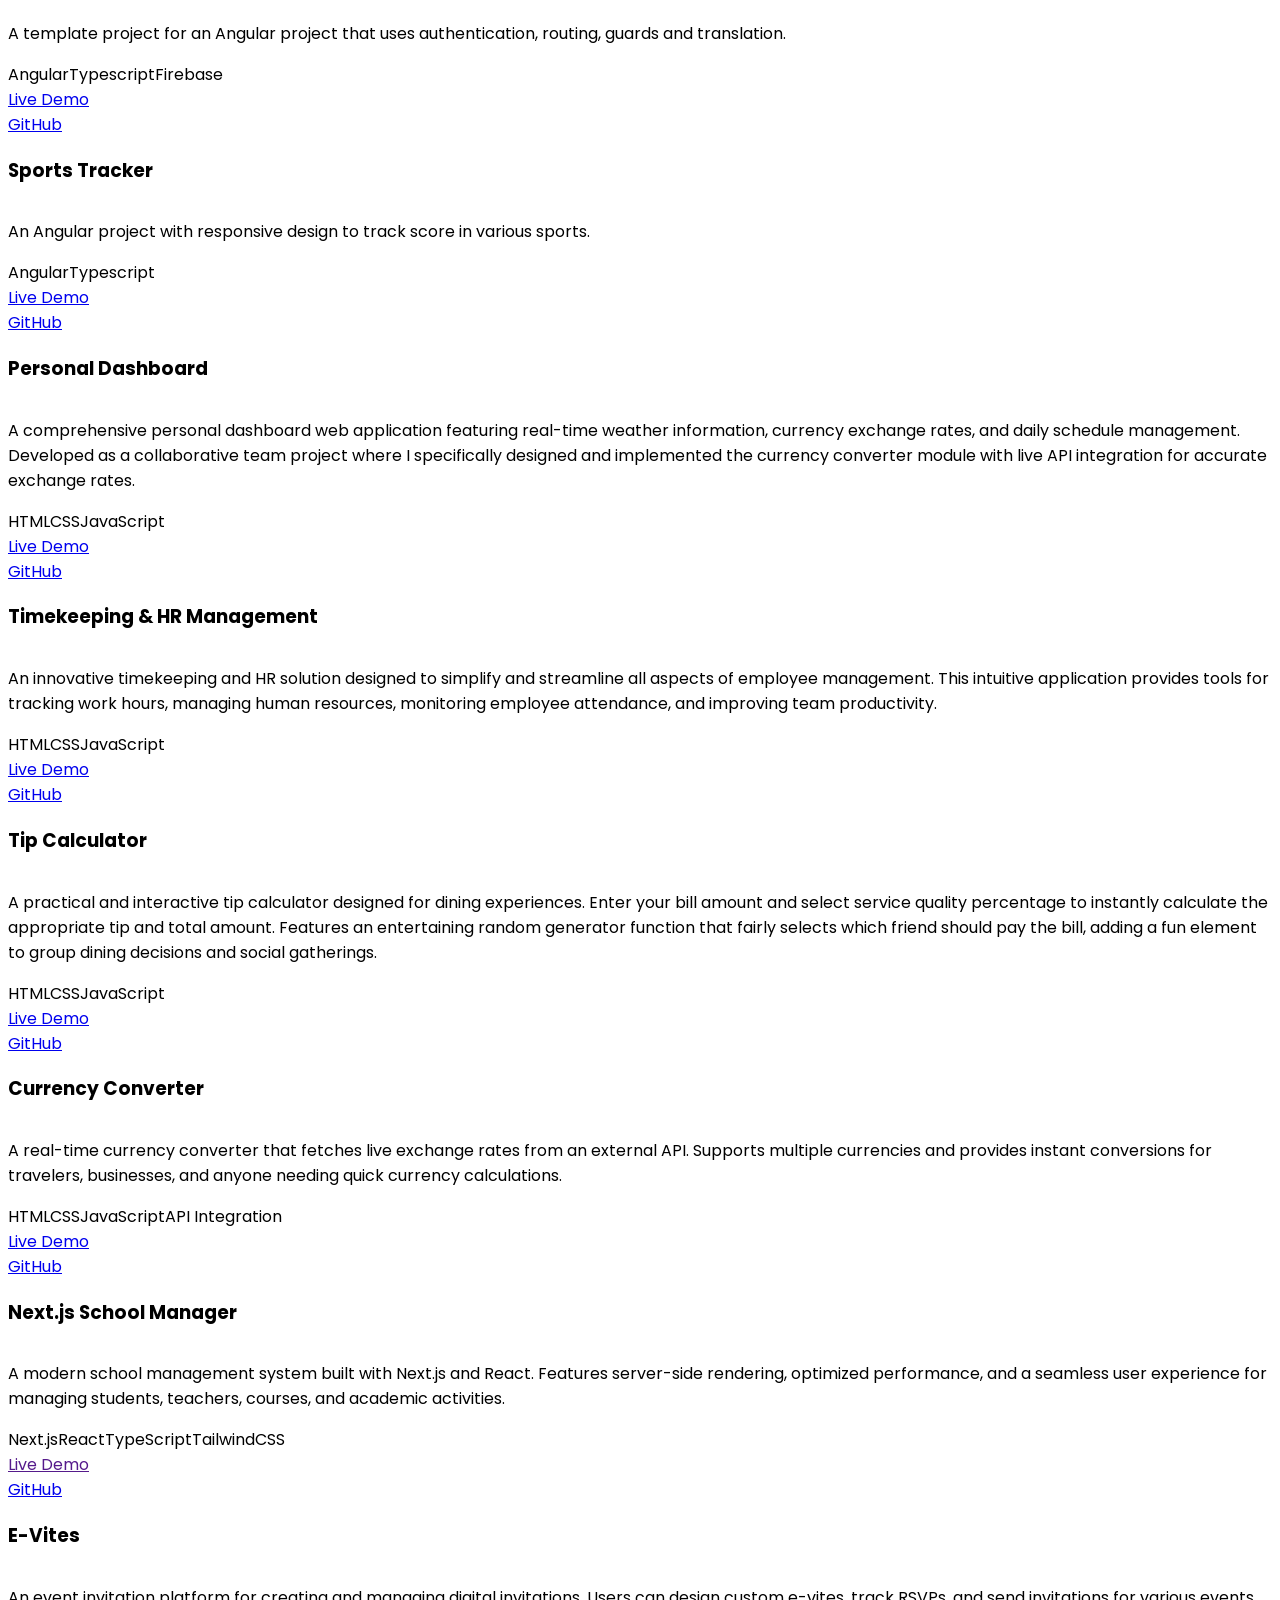
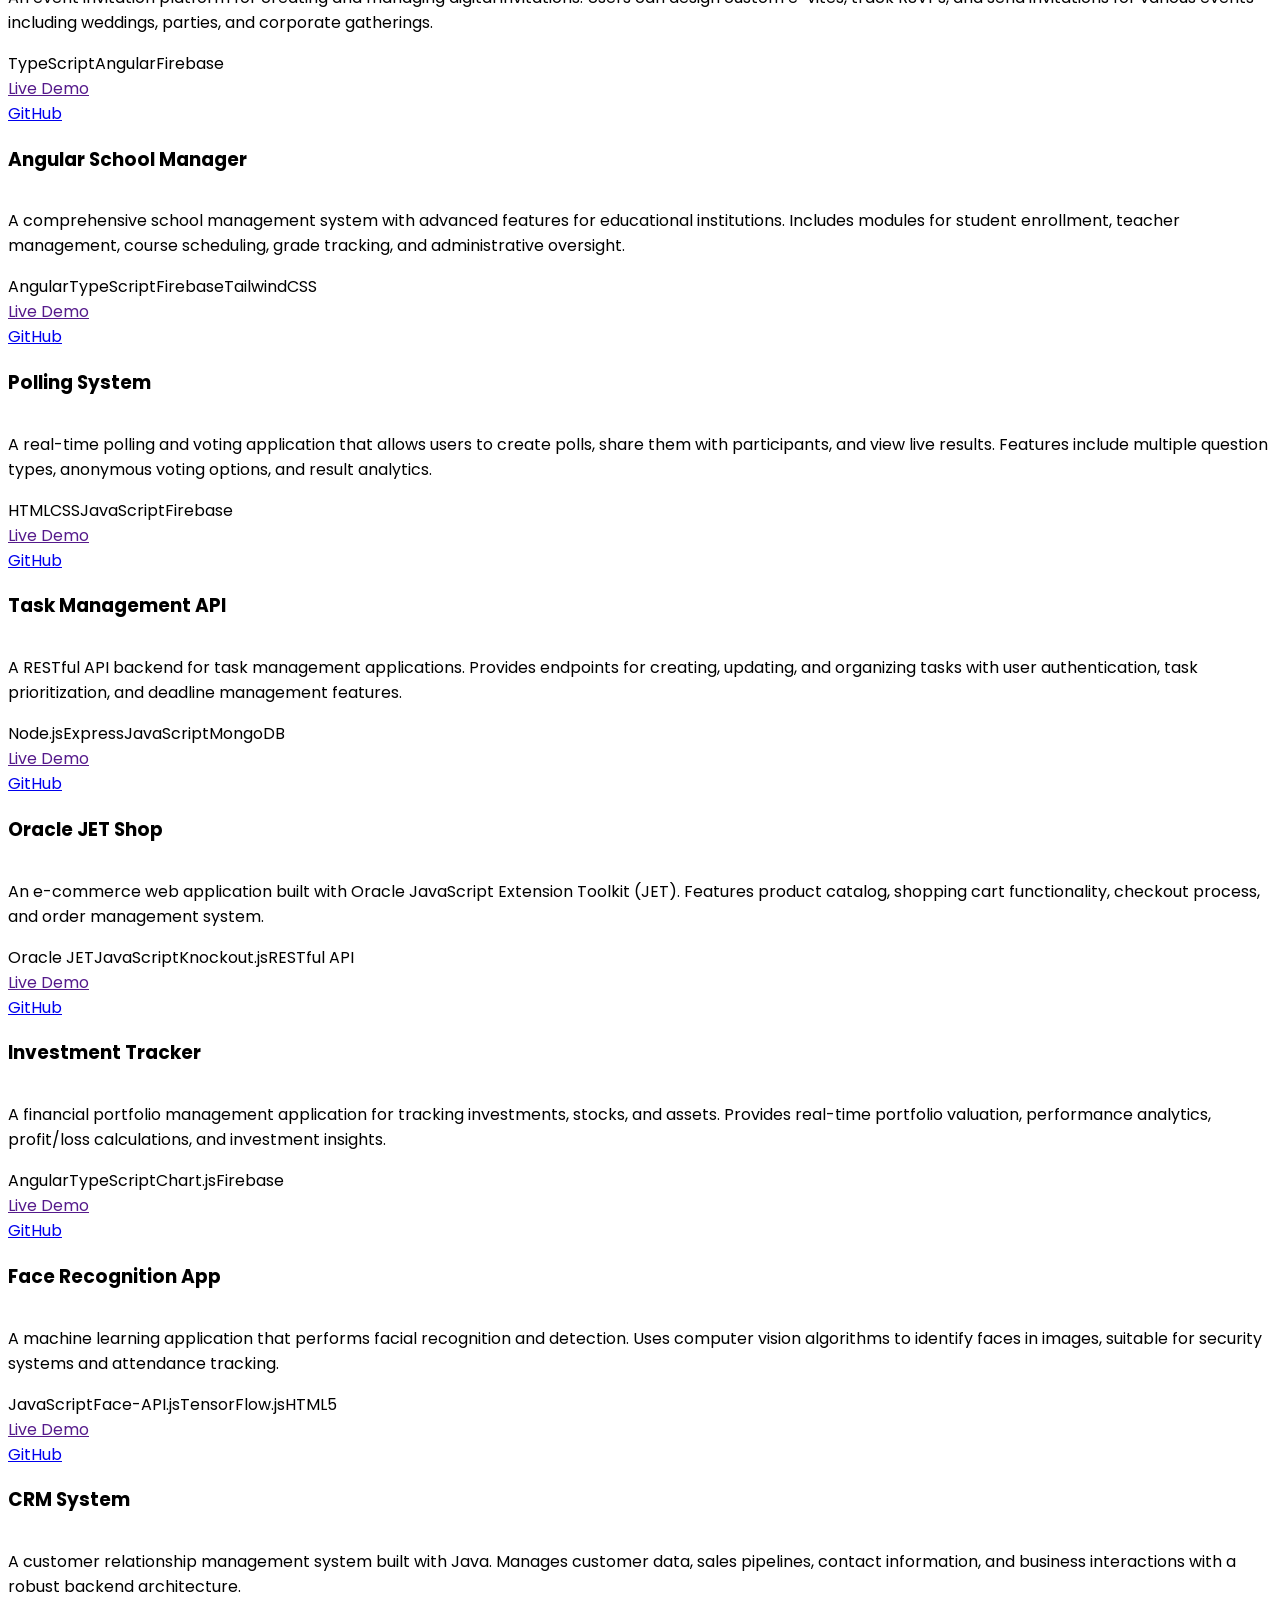
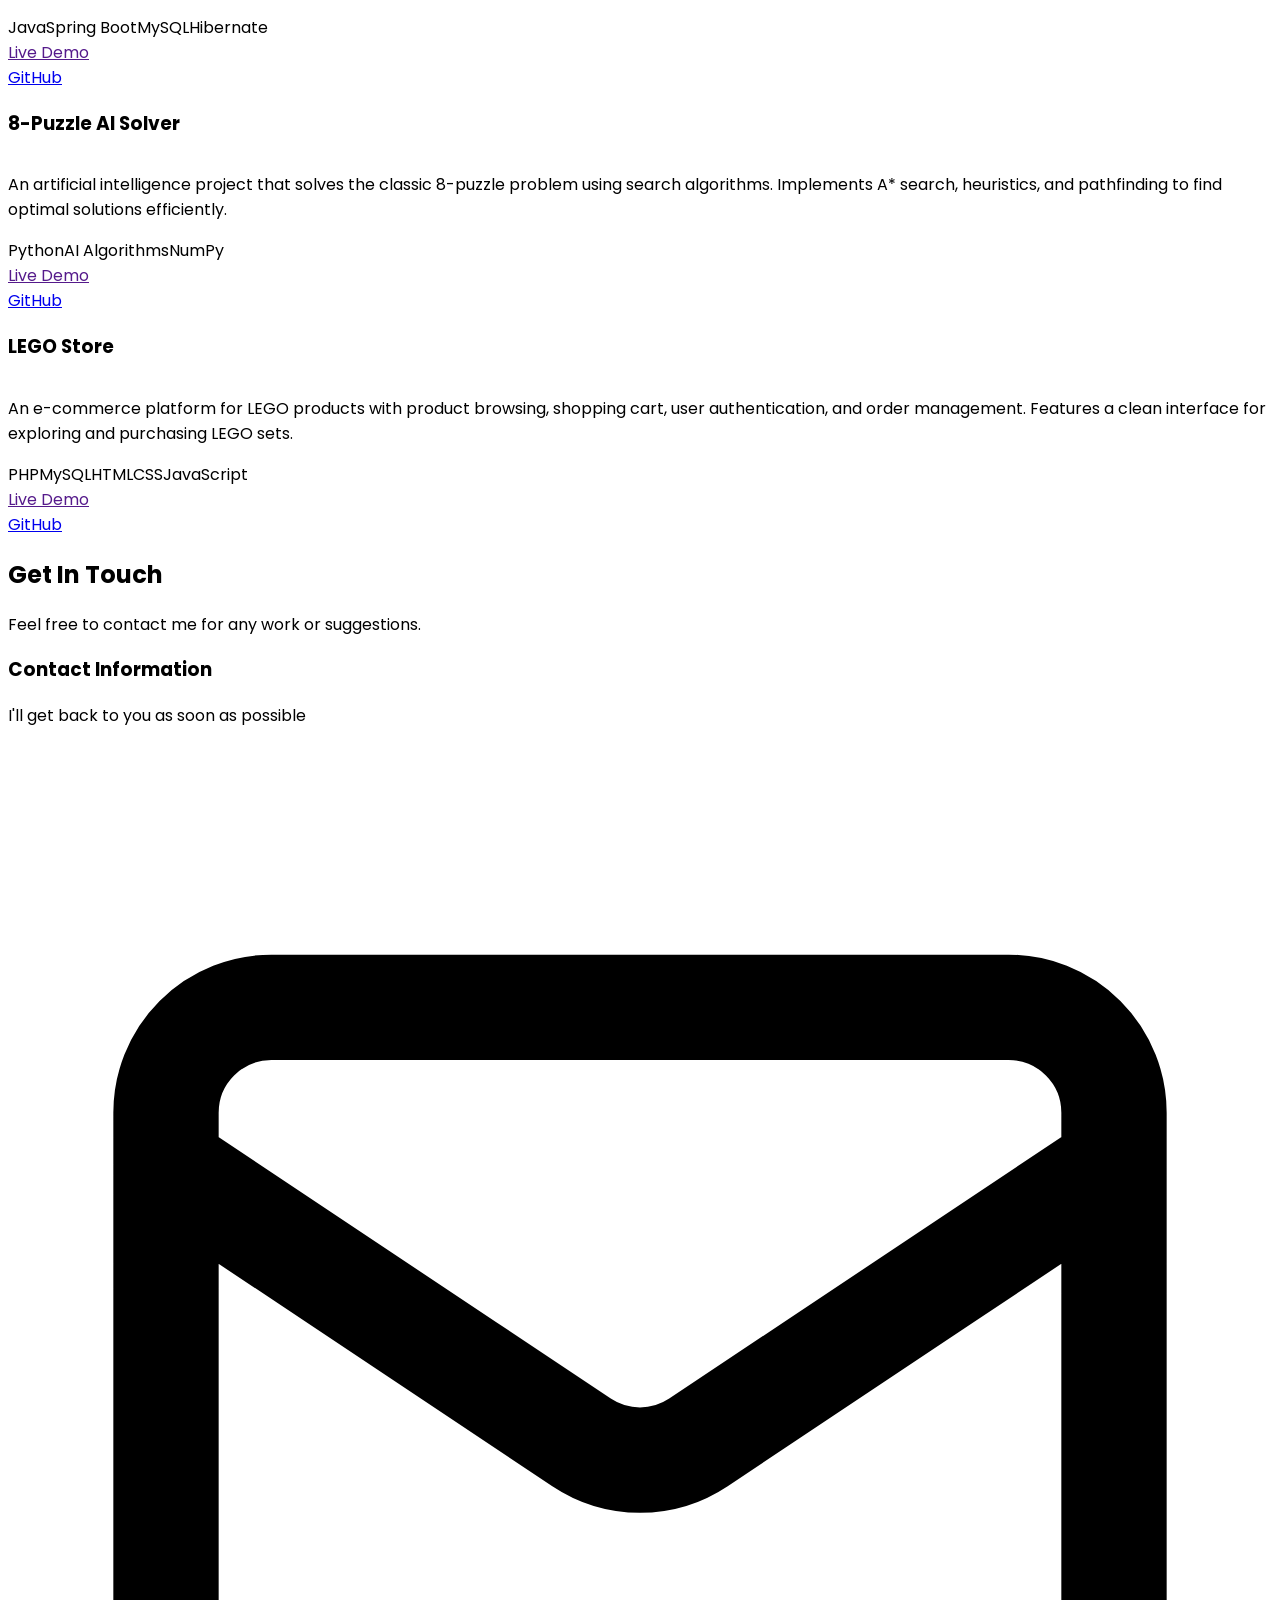
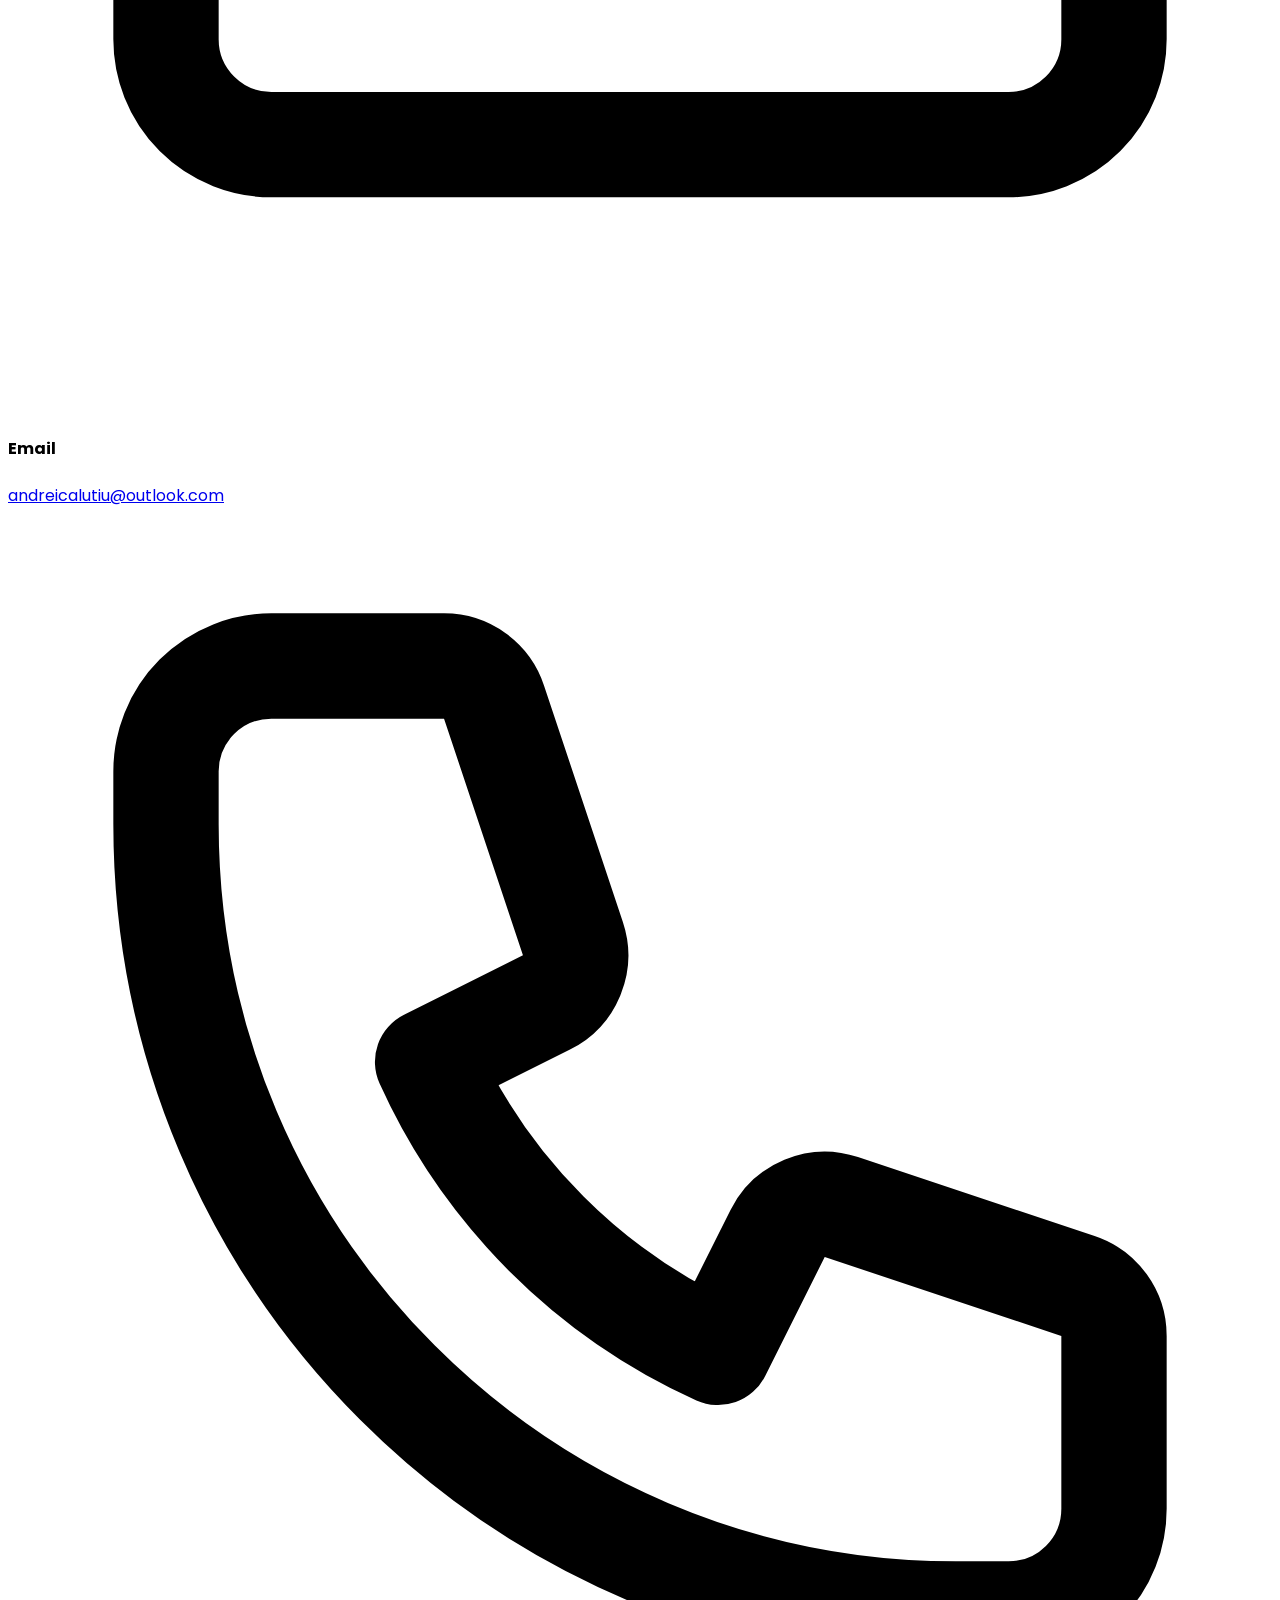
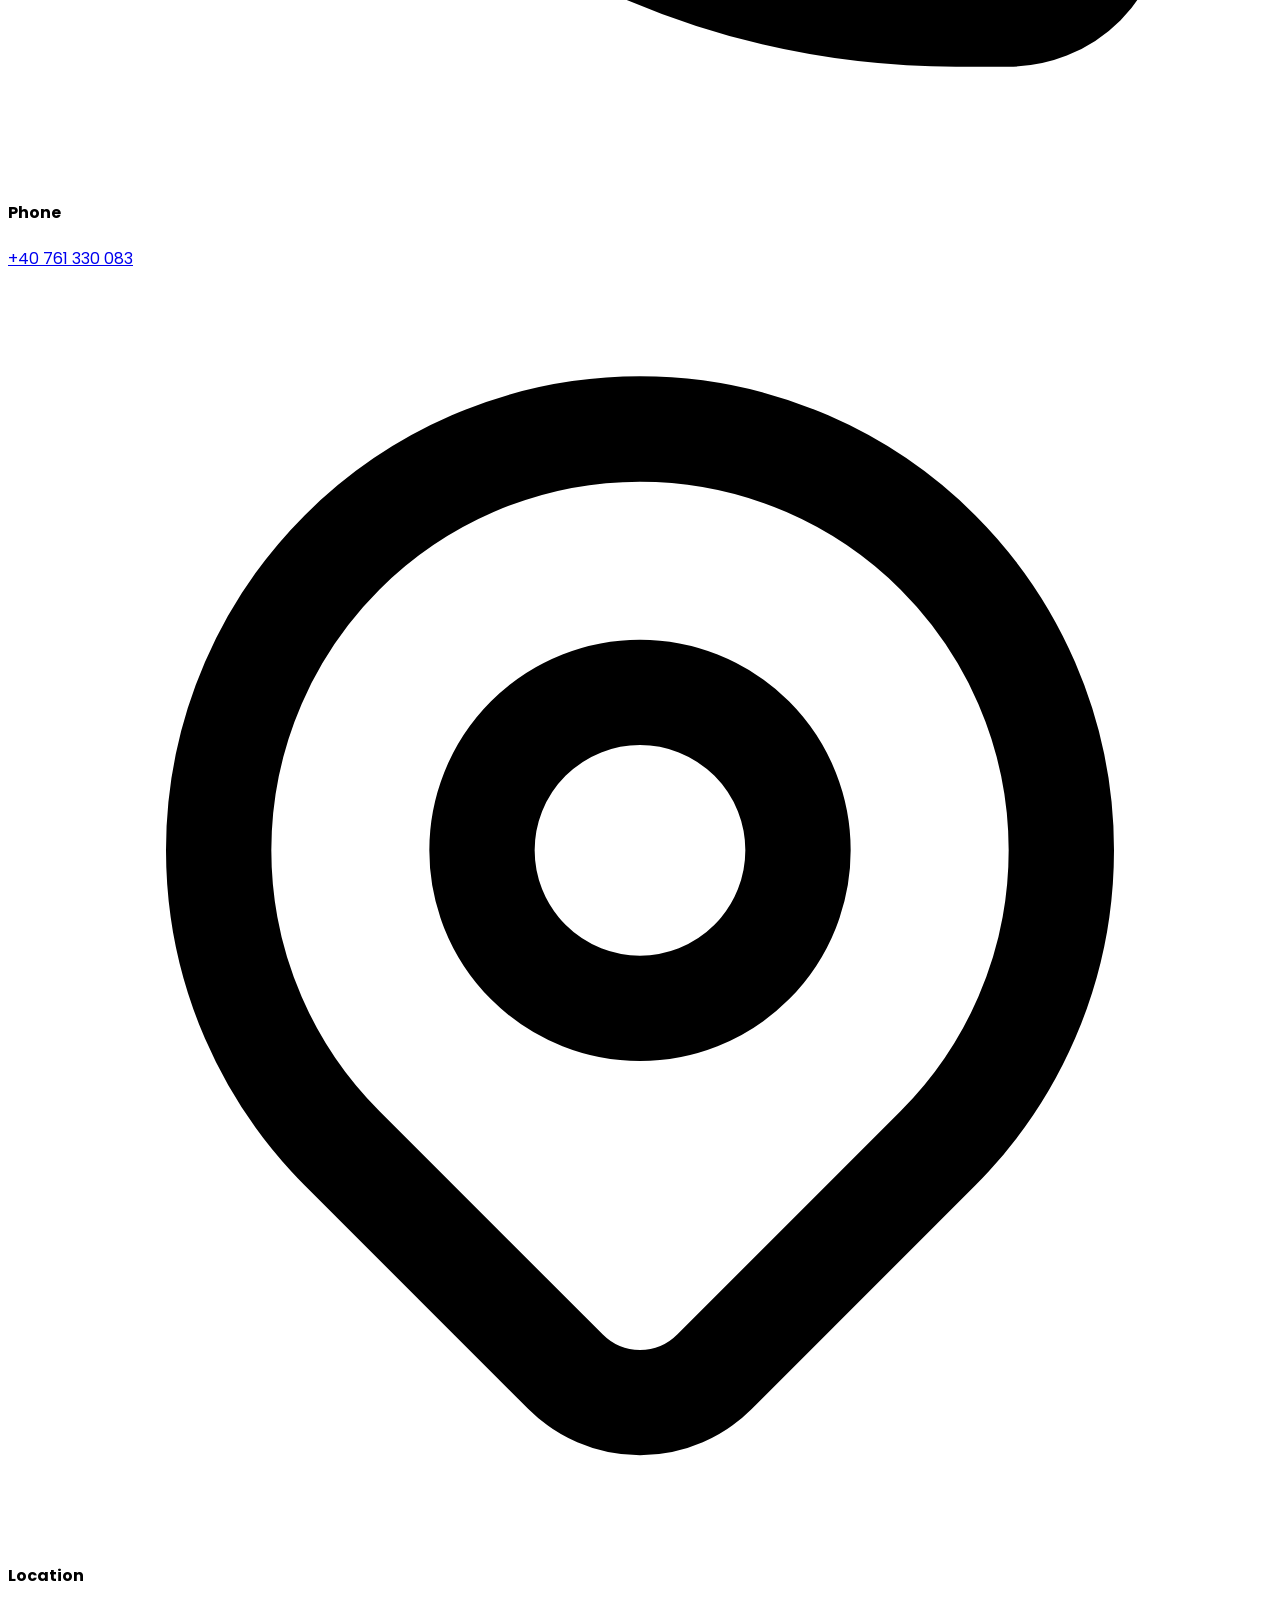
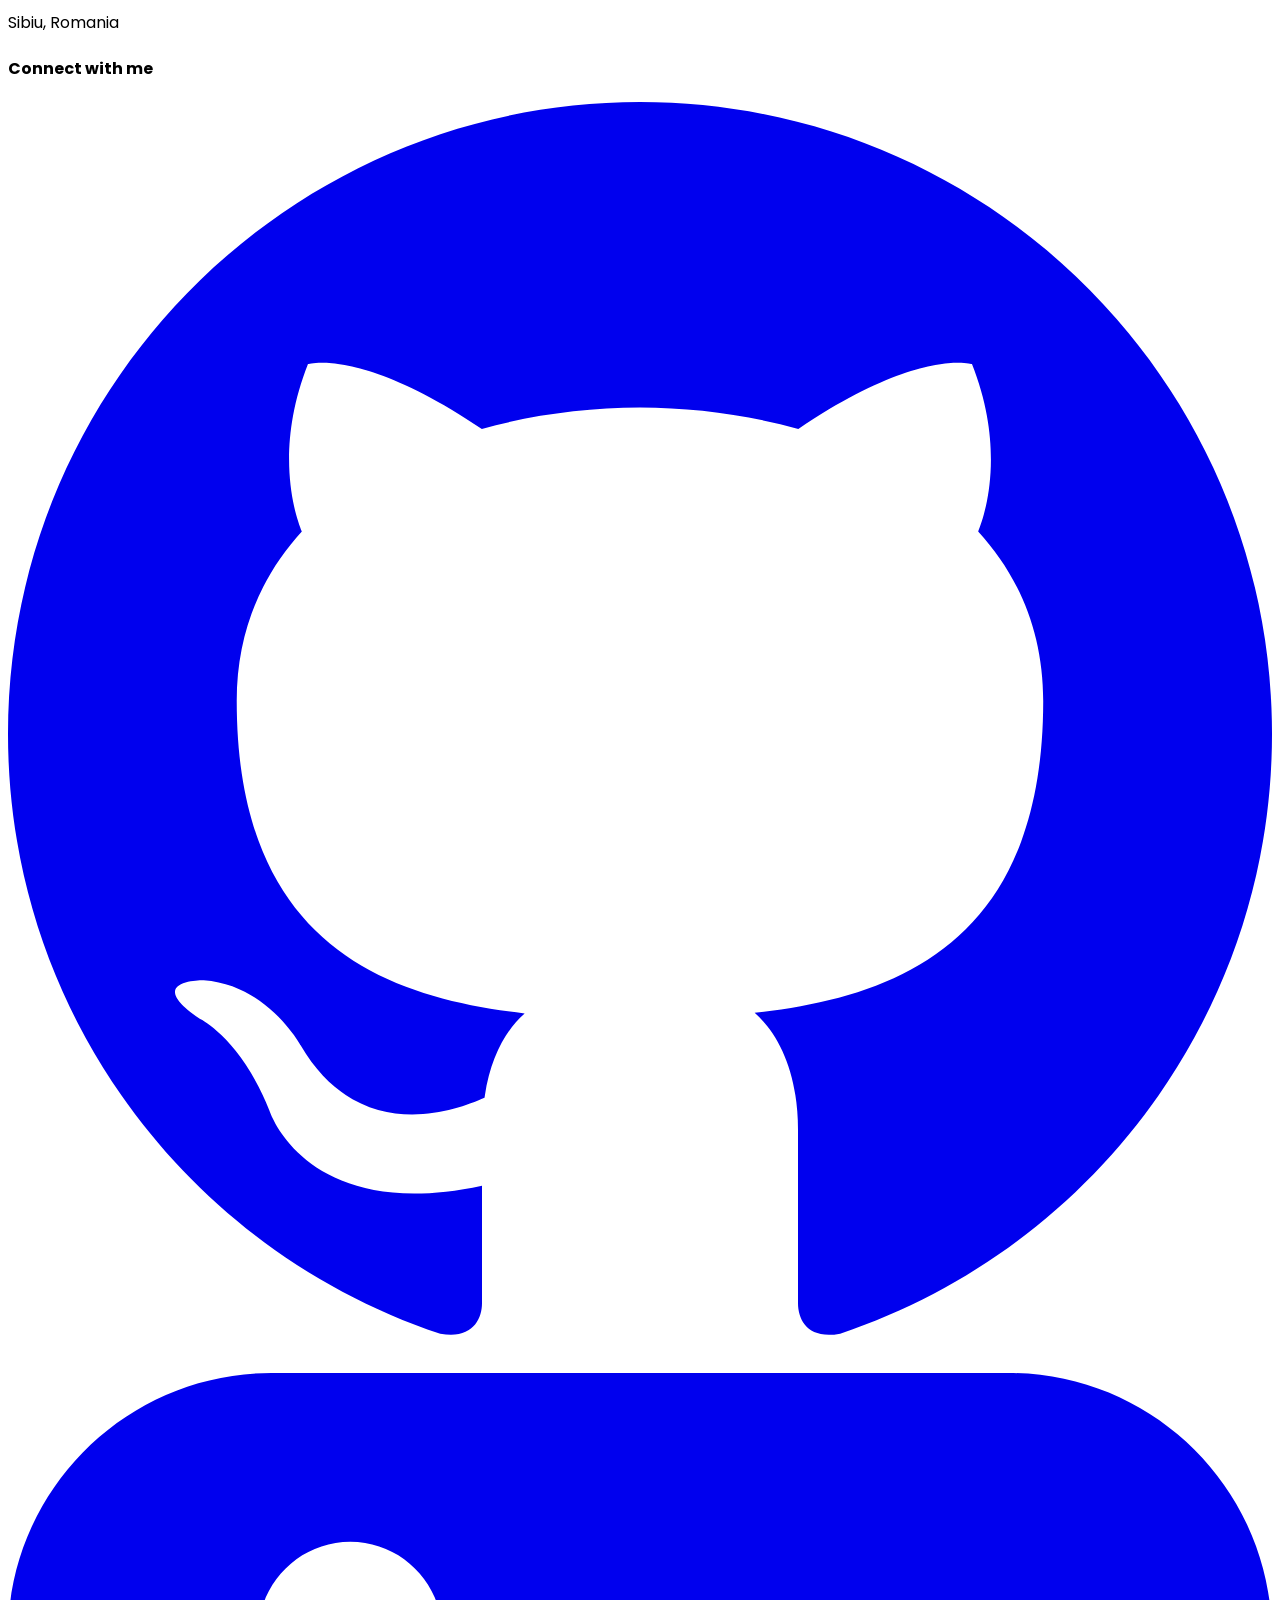
==== commit f3e88c21: "project updates and style" ====
--- a/index.html
+++ b/index.html
@@ -16,7 +16,7 @@
     </head>
 
     <body class="bg-gray-50 text-gray-800 min-h-screen flex flex-col">
-        <nav class="bg-white shadow-md py-4 px-6 sticky top-0 z-50">
+        <!-- <nav class="bg-white shadow-md py-4 px-6 sticky top-0 z-50">
             <div class="max-w-6xl mx-auto flex justify-between items-center">
                 <a href="#" class="text-xl font-bold text-primary">ANC</a>
                 <div class="hidden md:flex space-x-8">
@@ -35,7 +35,7 @@
                     </svg>
                 </button>
             </div>
-        </nav>
+        </nav> -->
 
         <section id="about"
             class="py-20 bg-gradient-to-r from-blue-500 to-teal-400 text-white">
--- a/style.css
+++ b/style.css
@@ -3,11 +3,32 @@
 }
 
 .project-card {
+    display: flex;
+    flex-direction: column;
+    height: 100%;
     transition: transform 0.3s ease, box-shadow 0.3s ease;
 }
 
 .project-card:hover {
     transform: translateY(-5px);
+}
+
+/* Ensure card content takes up available space */
+.project-card>div {
+    display: flex;
+    flex-direction: column;
+    height: 100%;
+}
+
+/* Make the description area grow to push buttons to bottom */
+.project-card .description-area {
+    flex-grow: 1;
+}
+
+/* Ensure buttons stay at the bottom */
+.project-card .button-container {
+    margin-top: auto;
+    padding-top: 1rem;
 }
 
 .hexagon-clip {
